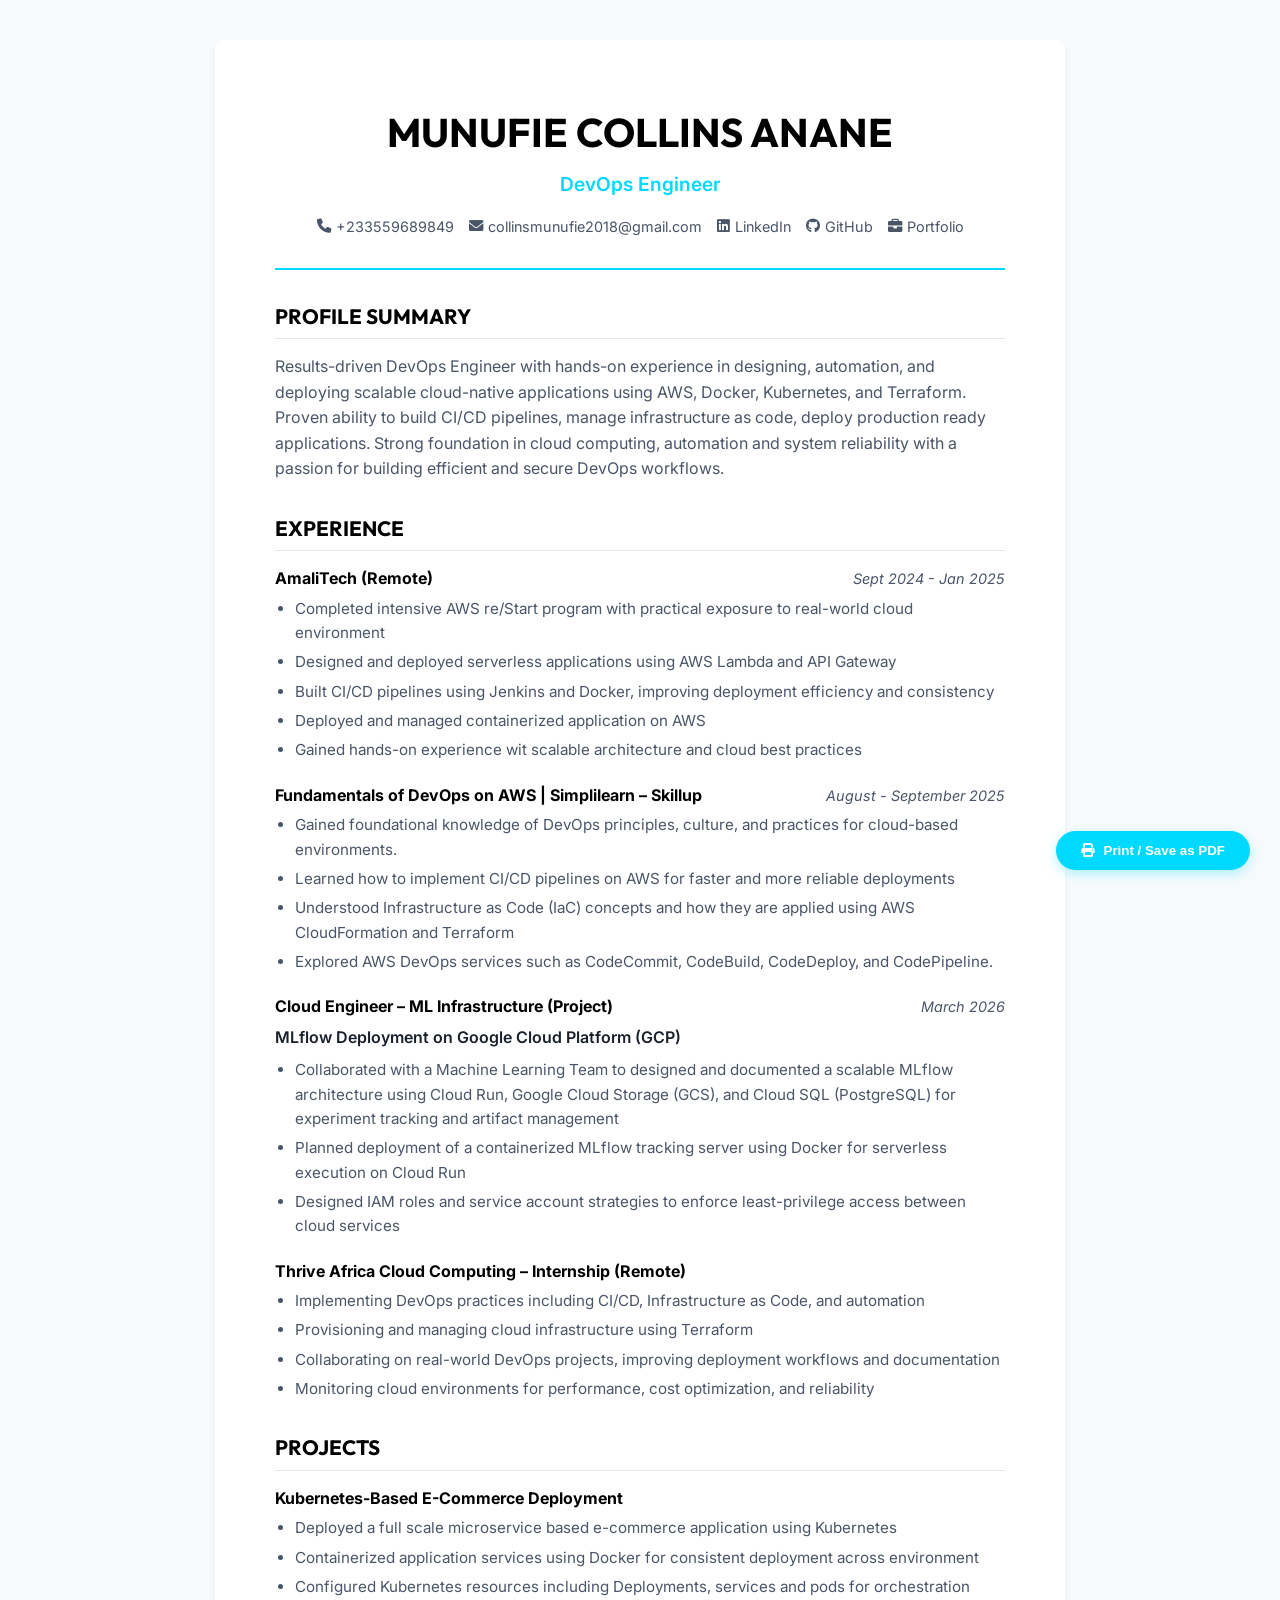
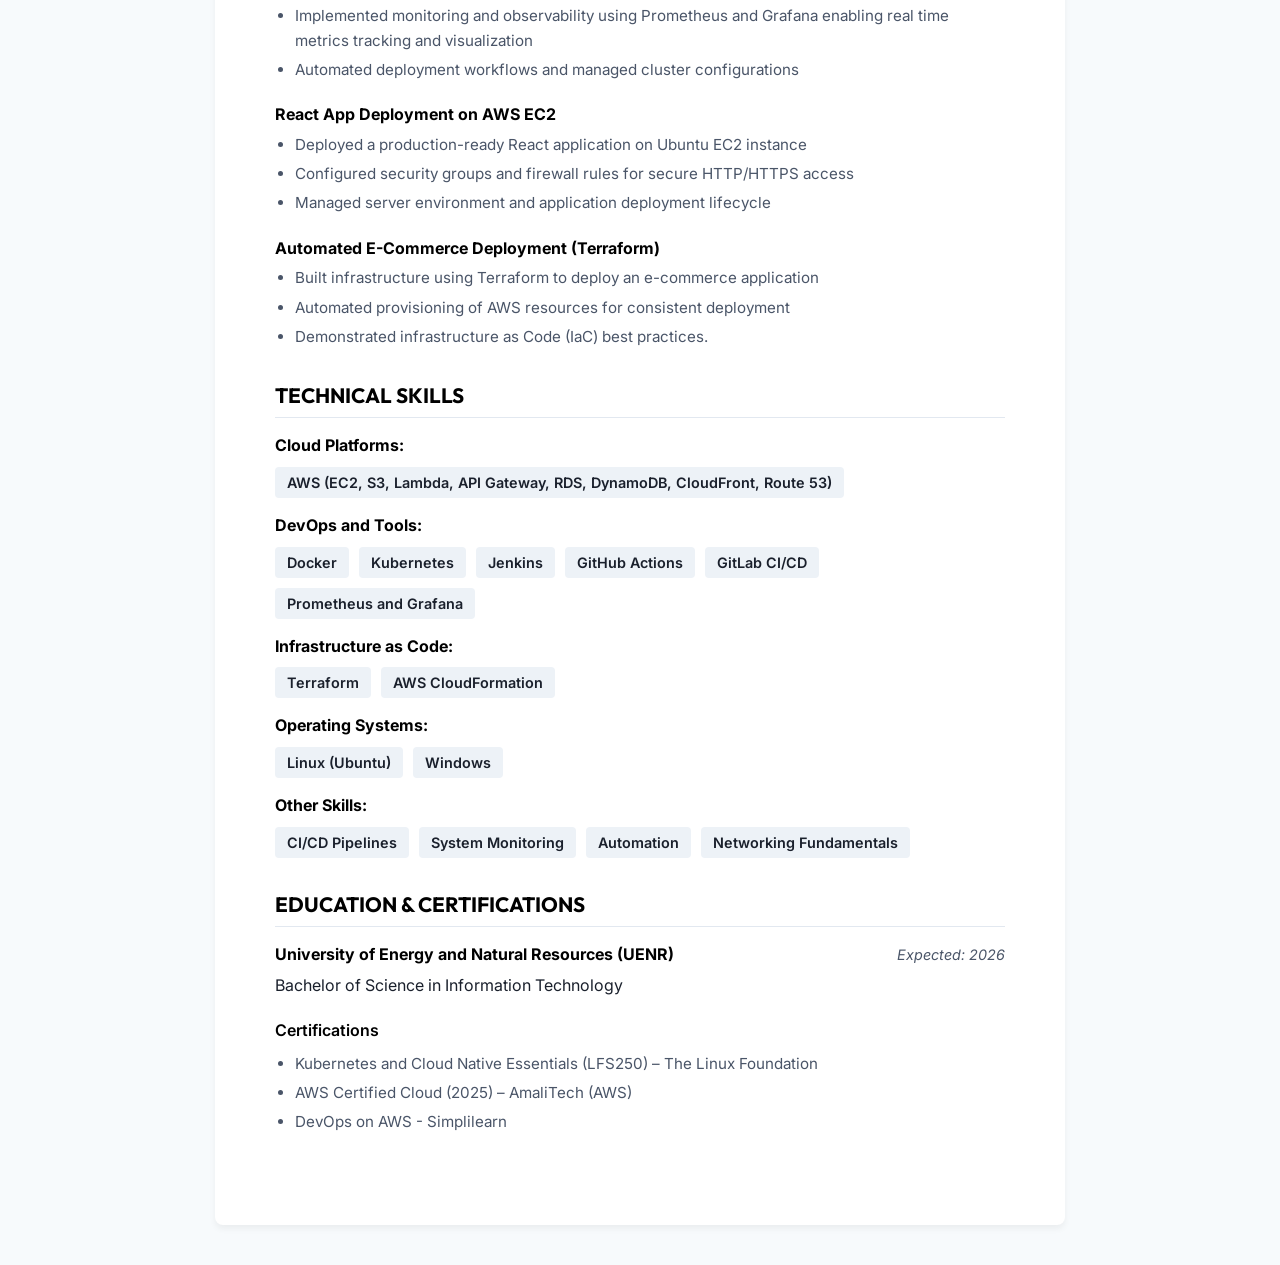
==== resume.html @ 98a26242 "updated resume and functional links" ====
<!doctype html>
<html lang="en">
  <head>
    <meta charset="UTF-8" />
    <meta name="viewport" content="width=device-width, initial-scale=1.0" />
    <title>Resume | Collins Anane Munufie</title>
    <link
      rel="stylesheet"
      href="https://cdnjs.cloudflare.com/ajax/libs/font-awesome/6.0.0/css/all.min.css"
    />
    <link
      href="https://fonts.googleapis.com/css2?family=Inter:wght@400;600;700&family=Outfit:wght@400;700&display=swap"
      rel="stylesheet"
    />
    <style>
      :root {
        --primary: #00d9ff;
        --text-main: #1a202c;
        --text-light: #4a5568;
        --border: #e2e8f0;
      }

      * {
        margin: 0;
        padding: 0;
        box-sizing: border-box;
      }
      body {
        font-family: "Inter", sans-serif;
        line-height: 1.6;
        color: var(--text-main);
        background: #f7fafc;
        padding: 40px 20px;
      }

      .resume-container {
        max-width: 850px;
        margin: 0 auto;
        background: white;
        padding: 60px;
        box-shadow: 0 4px 6px rgba(0, 0, 0, 0.05);
        border-radius: 8px;
      }

      header {
        text-align: center;
        border-bottom: 2px solid var(--primary);
        padding-bottom: 30px;
        margin-bottom: 30px;
      }

      h1 {
        font-family: "Outfit", sans-serif;
        font-size: 2.5rem;
        color: #000;
        margin-bottom: 5px;
      }
      .subtitle {
        font-size: 1.2rem;
        color: var(--primary);
        font-weight: 600;
        margin-bottom: 15px;
      }
      .contact-info {
        display: flex;
        justify-content: center;
        gap: 15px;
        flex-wrap: wrap;
        font-size: 0.9rem;
        color: var(--text-light);
      }
      .contact-info span {
        display: flex;
        align-items: center;
        gap: 5px;
      }

      section {
        margin-bottom: 30px;
      }
      h2 {
        font-family: "Outfit", sans-serif;
        font-size: 1.3rem;
        text-transform: uppercase;
        border-bottom: 1px solid var(--border);
        padding-bottom: 5px;
        margin-bottom: 15px;
        color: #000;
      }

      .summary p {
        font-size: 1rem;
        color: var(--text-light);
      }
      .summary ul {
        margin-top: 10px;
        padding-left: 20px;
        color: var(--text-light);
      }

      .job,
      .project {
        margin-bottom: 20px;
      }
      .job-header,
      .project-header {
        display: flex;
        justify-content: space-between;
        align-items: baseline;
        margin-bottom: 5px;
      }
      .job-title,
      .project-title {
        font-weight: 700;
        color: #000;
      }
      .job-date {
        font-size: 0.9rem;
        color: var(--text-light);
        font-style: italic;
      }

      ul {
        padding-left: 20px;
      }
      li {
        margin-bottom: 5px;
        color: var(--text-light);
        font-size: 0.95rem;
      }

      .skills-list {
        display: flex;
        flex-wrap: wrap;
        gap: 10px;
      }
      .skill-tag {
        background: #edf2f7;
        padding: 4px 12px;
        border-radius: 4px;
        font-size: 0.9rem;
        font-weight: 600;
      }

      .print-btn {
        position: fixed;
        bottom: 30px;
        right: 30px;
        background: var(--primary);
        color: white;
        border: none;
        padding: 12px 25px;
        border-radius: 50px;
        cursor: pointer;
        box-shadow: 0 4px 12px rgba(0, 217, 255, 0.3);
        font-weight: 700;
        display: flex;
        align-items: center;
        gap: 10px;
      }

      @media print {
        .print-btn {
          display: none;
        }
        body {
          padding: 0;
          background: white;
        }
        .resume-container {
          box-shadow: none;
          padding: 0;
          max-width: 100%;
        }
      }

      @media (max-width: 600px) {
        .resume-container {
          padding: 30px 20px;
        }
        .job-header {
          flex-direction: column;
        }
      }
    </style>
  </head>
  <body>
    <div class="resume-container">
      <header>
        <h1>MUNUFIE COLLINS ANANE</h1>
        <div class="subtitle">DevOps Engineer</div>
        <div class="contact-info">
          <span><i class="fas fa-phone"></i> +233559689849</span>
          <span
            ><i class="fas fa-envelope"></i> collinsmunufie2018@gmail.com</span
          >
          <span
            ><i class="fab fa-linkedin"></i>
            <a
              href="https://www.linkedin.com/in/collins-munufie/"
              target="_blank"
              style="color: var(--text-light); text-decoration: none"
              >LinkedIn</a
            ></span
          >
          <span
            ><i class="fab fa-github"></i>
            <a
              href="https://github.com/Collins-Munufie"
              target="_blank"
              style="color: var(--text-light); text-decoration: none"
              >GitHub</a
            ></span
          >
          <span
            ><i class="fas fa-briefcase"></i>
            <a
              href="https://collinsmunufie.netlify.app/"
              target="_blank"
              style="color: var(--text-light); text-decoration: none"
              >Portfolio</a
            ></span
          >
        </div>
      </header>

      <section class="summary">
        <h2>Profile Summary</h2>
        <p>
          Results-driven DevOps Engineer with hands-on experience in designing,
          automation, and deploying scalable cloud-native applications using
          AWS, Docker, Kubernetes, and Terraform. Proven ability to build CI/CD
          pipelines, manage infrastructure as code, deploy production ready
          applications. Strong foundation in cloud computing, automation and
          system reliability with a passion for building efficient and secure
          DevOps workflows.
        </p>
      </section>

      <section class="experience">
        <h2>Experience</h2>
        <div class="job">
          <div class="job-header">
            <span class="job-title">AmaliTech (Remote)</span>
            <span class="job-date">Sept 2024 - Jan 2025</span>
          </div>
          <ul>
            <li>
              Completed intensive AWS re/Start program with practical exposure
              to real-world cloud environment
            </li>
            <li>
              Designed and deployed serverless applications using AWS Lambda and
              API Gateway
            </li>
            <li>
              Built CI/CD pipelines using Jenkins and Docker, improving
              deployment efficiency and consistency
            </li>
            <li>Deployed and managed containerized application on AWS</li>
            <li>
              Gained hands-on experience wit scalable architecture and cloud
              best practices
            </li>
          </ul>
        </div>

        <div class="job">
          <div class="job-header">
            <span class="job-title"
              >Fundamentals of DevOps on AWS | Simplilearn – Skillup</span
            >
            <span class="job-date">August - September 2025</span>
          </div>
          <ul>
            <li>
              Gained foundational knowledge of DevOps principles, culture, and
              practices for cloud-based environments.
            </li>
            <li>
              Learned how to implement CI/CD pipelines on AWS for faster and
              more reliable deployments
            </li>
            <li>
              Understood Infrastructure as Code (IaC) concepts and how they are
              applied using AWS CloudFormation and Terraform
            </li>
            <li>
              Explored AWS DevOps services such as CodeCommit, CodeBuild,
              CodeDeploy, and CodePipeline.
            </li>
          </ul>
        </div>

        <div class="job">
          <div class="job-header">
            <span class="job-title"
              >Cloud Engineer – ML Infrastructure (Project)</span
            >
            <span class="job-date">March 2026</span>
          </div>
          <div style="font-weight: 600; margin-bottom: 8px">
            MLflow Deployment on Google Cloud Platform (GCP)
          </div>
          <ul>
            <li>
              Collaborated with a Machine Learning Team to designed and
              documented a scalable MLflow architecture using Cloud Run, Google
              Cloud Storage (GCS), and Cloud SQL (PostgreSQL) for experiment
              tracking and artifact management
            </li>
            <li>
              Planned deployment of a containerized MLflow tracking server using
              Docker for serverless execution on Cloud Run
            </li>
            <li>
              Designed IAM roles and service account strategies to enforce
              least-privilege access between cloud services
            </li>
          </ul>
        </div>

        <div class="job">
          <div class="job-header">
            <span class="job-title"
              >Thrive Africa Cloud Computing – Internship (Remote)</span
            >
          </div>
          <ul>
            <li>
              Implementing DevOps practices including CI/CD, Infrastructure as
              Code, and automation
            </li>
            <li>
              Provisioning and managing cloud infrastructure using Terraform
            </li>
            <li>
              Collaborating on real-world DevOps projects, improving deployment
              workflows and documentation
            </li>
            <li>
              Monitoring cloud environments for performance, cost optimization,
              and reliability
            </li>
          </ul>
        </div>
      </section>

      <section class="projects">
        <h2>Projects</h2>
        <div class="project">
          <div class="project-header">
            <span class="project-title"
              >Kubernetes-Based E-Commerce Deployment</span
            >
          </div>
          <ul>
            <li>
              Deployed a full scale microservice based e-commerce application
              using Kubernetes
            </li>
            <li>
              Containerized application services using Docker for consistent
              deployment across environment
            </li>
            <li>
              Configured Kubernetes resources including Deployments, services
              and pods for orchestration
            </li>
            <li>
              Implemented monitoring and observability using Prometheus and
              Grafana enabling real time metrics tracking and visualization
            </li>
            <li>
              Automated deployment workflows and managed cluster configurations
            </li>
          </ul>
        </div>

        <div class="project">
          <div class="project-header">
            <span class="project-title">React App Deployment on AWS EC2</span>
          </div>
          <ul>
            <li>
              Deployed a production-ready React application on Ubuntu EC2
              instance
            </li>
            <li>
              Configured security groups and firewall rules for secure
              HTTP/HTTPS access
            </li>
            <li>
              Managed server environment and application deployment lifecycle
            </li>
          </ul>
        </div>

        <div class="project">
          <div class="project-header">
            <span class="project-title"
              >Automated E-Commerce Deployment (Terraform)</span
            >
          </div>
          <ul>
            <li>
              Built infrastructure using Terraform to deploy an e-commerce
              application
            </li>
            <li>
              Automated provisioning of AWS resources for consistent deployment
            </li>
            <li>Demonstrated infrastructure as Code (IaC) best practices.</li>
          </ul>
        </div>
      </section>

      <section class="skills">
        <h2>Technical Skills</h2>
        <div style="margin-bottom: 15px">
          <strong style="color: #000">Cloud Platforms:</strong>
          <div class="skills-list" style="margin-top: 8px">
            <span class="skill-tag"
              >AWS (EC2, S3, Lambda, API Gateway, RDS, DynamoDB, CloudFront,
              Route 53)</span
            >
          </div>
        </div>
        <div style="margin-bottom: 15px">
          <strong style="color: #000">DevOps and Tools:</strong>
          <div class="skills-list" style="margin-top: 8px">
            <span class="skill-tag">Docker</span>
            <span class="skill-tag">Kubernetes</span>
            <span class="skill-tag">Jenkins</span>
            <span class="skill-tag">GitHub Actions</span>
            <span class="skill-tag">GitLab CI/CD</span>
            <span class="skill-tag">Prometheus and Grafana</span>
          </div>
        </div>
        <div style="margin-bottom: 15px">
          <strong style="color: #000">Infrastructure as Code:</strong>
          <div class="skills-list" style="margin-top: 8px">
            <span class="skill-tag">Terraform</span>
            <span class="skill-tag">AWS CloudFormation</span>
          </div>
        </div>
        <div style="margin-bottom: 15px">
          <strong style="color: #000">Operating Systems:</strong>
          <div class="skills-list" style="margin-top: 8px">
            <span class="skill-tag">Linux (Ubuntu)</span>
            <span class="skill-tag">Windows</span>
          </div>
        </div>
        <div>
          <strong style="color: #000">Other Skills:</strong>
          <div class="skills-list" style="margin-top: 8px">
            <span class="skill-tag">CI/CD Pipelines</span>
            <span class="skill-tag">System Monitoring</span>
            <span class="skill-tag">Automation</span>
            <span class="skill-tag">Networking Fundamentals</span>
          </div>
        </div>
      </section>

      <section class="education-certifications">
        <h2>Education & Certifications</h2>
        <div class="job">
          <div class="job-header">
            <span class="job-title"
              >University of Energy and Natural Resources (UENR)</span
            >
            <span class="job-date">Expected: 2026</span>
          </div>
          <p>Bachelor of Science in Information Technology</p>
        </div>
        <div style="margin-top: 15px">
          <h3
            style="
              font-size: 1rem;
              font-weight: 600;
              color: #000;
              margin-bottom: 8px;
            "
          >
            Certifications
          </h3>
          <ul>
            <li>
              Kubernetes and Cloud Native Essentials (LFS250) – The Linux
              Foundation
            </li>
            <li>AWS Certified Cloud (2025) – AmaliTech (AWS)</li>
            <li>DevOps on AWS - Simplilearn</li>
          </ul>
        </div>
      </section>
    </div>

    <button class="print-btn" onclick="window.print()">
      <i class="fas fa-print"></i> Print / Save as PDF
    </button>
  </body>
</html>
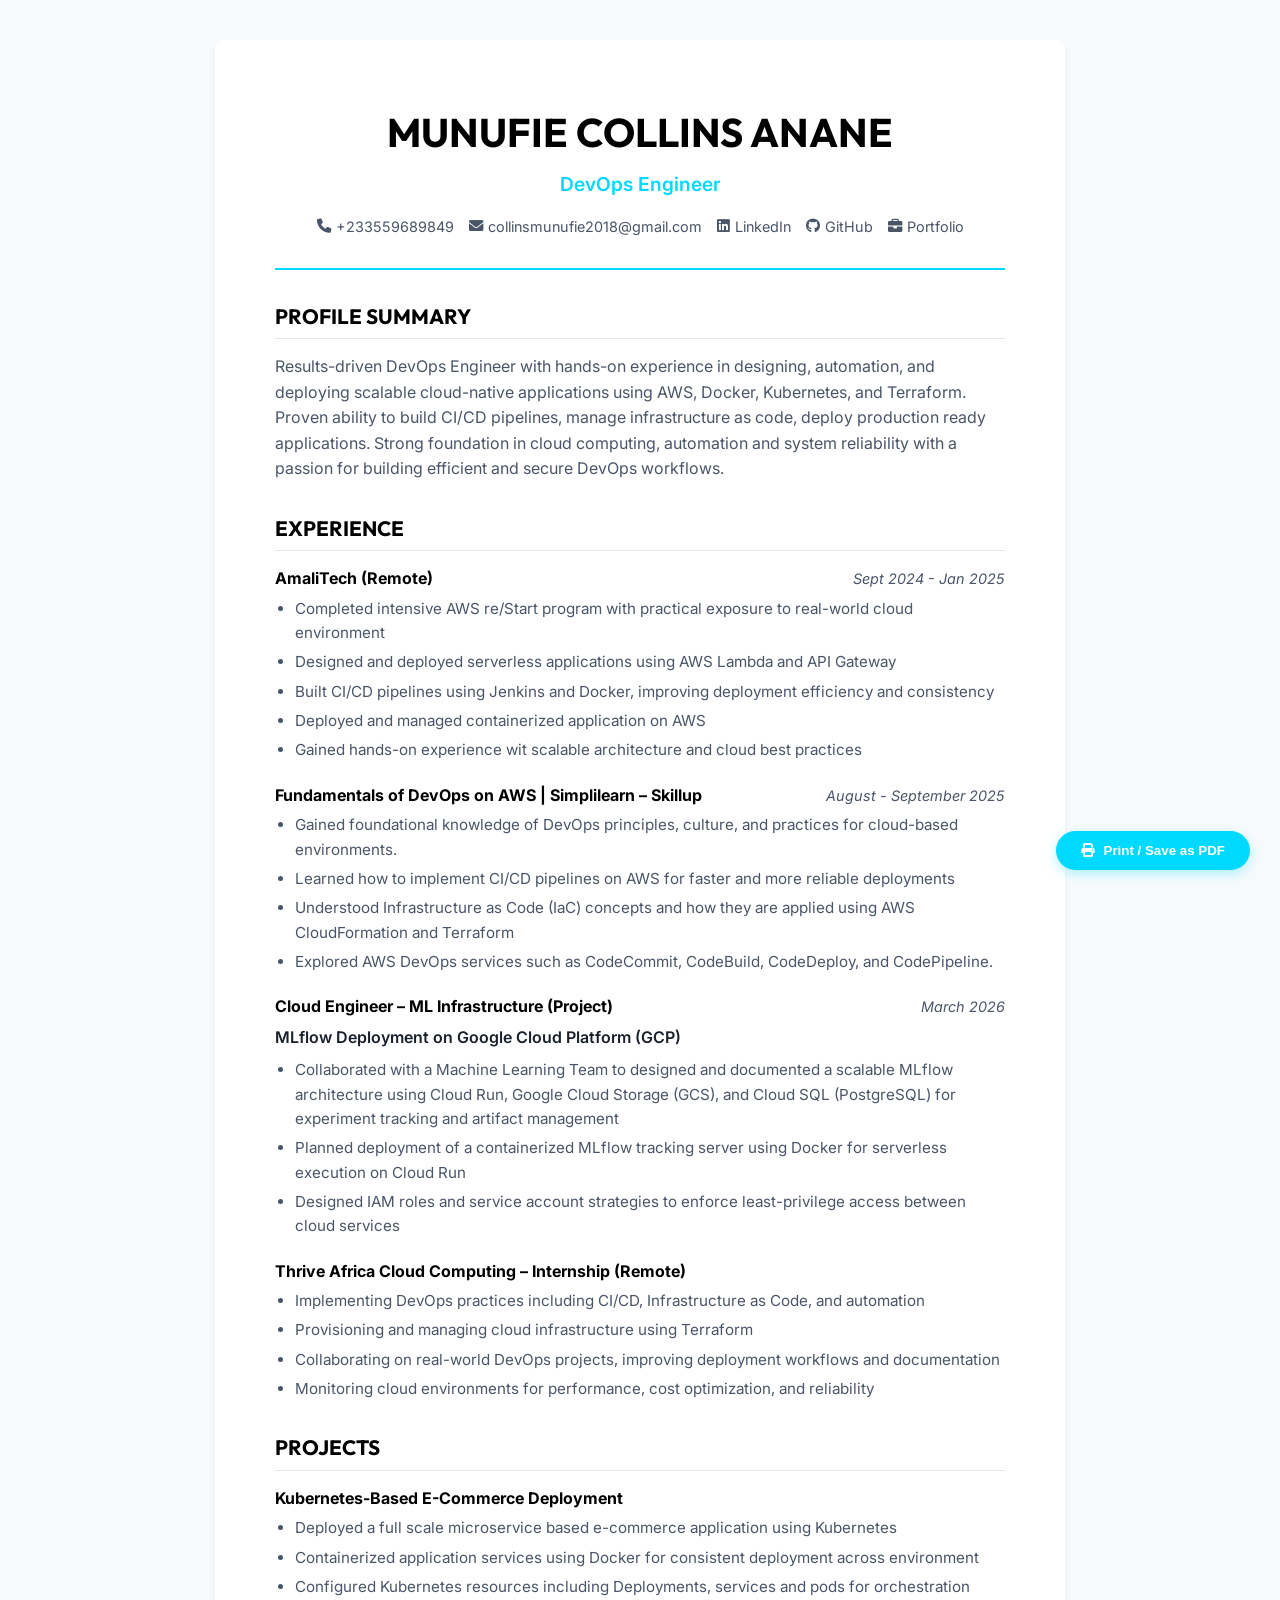
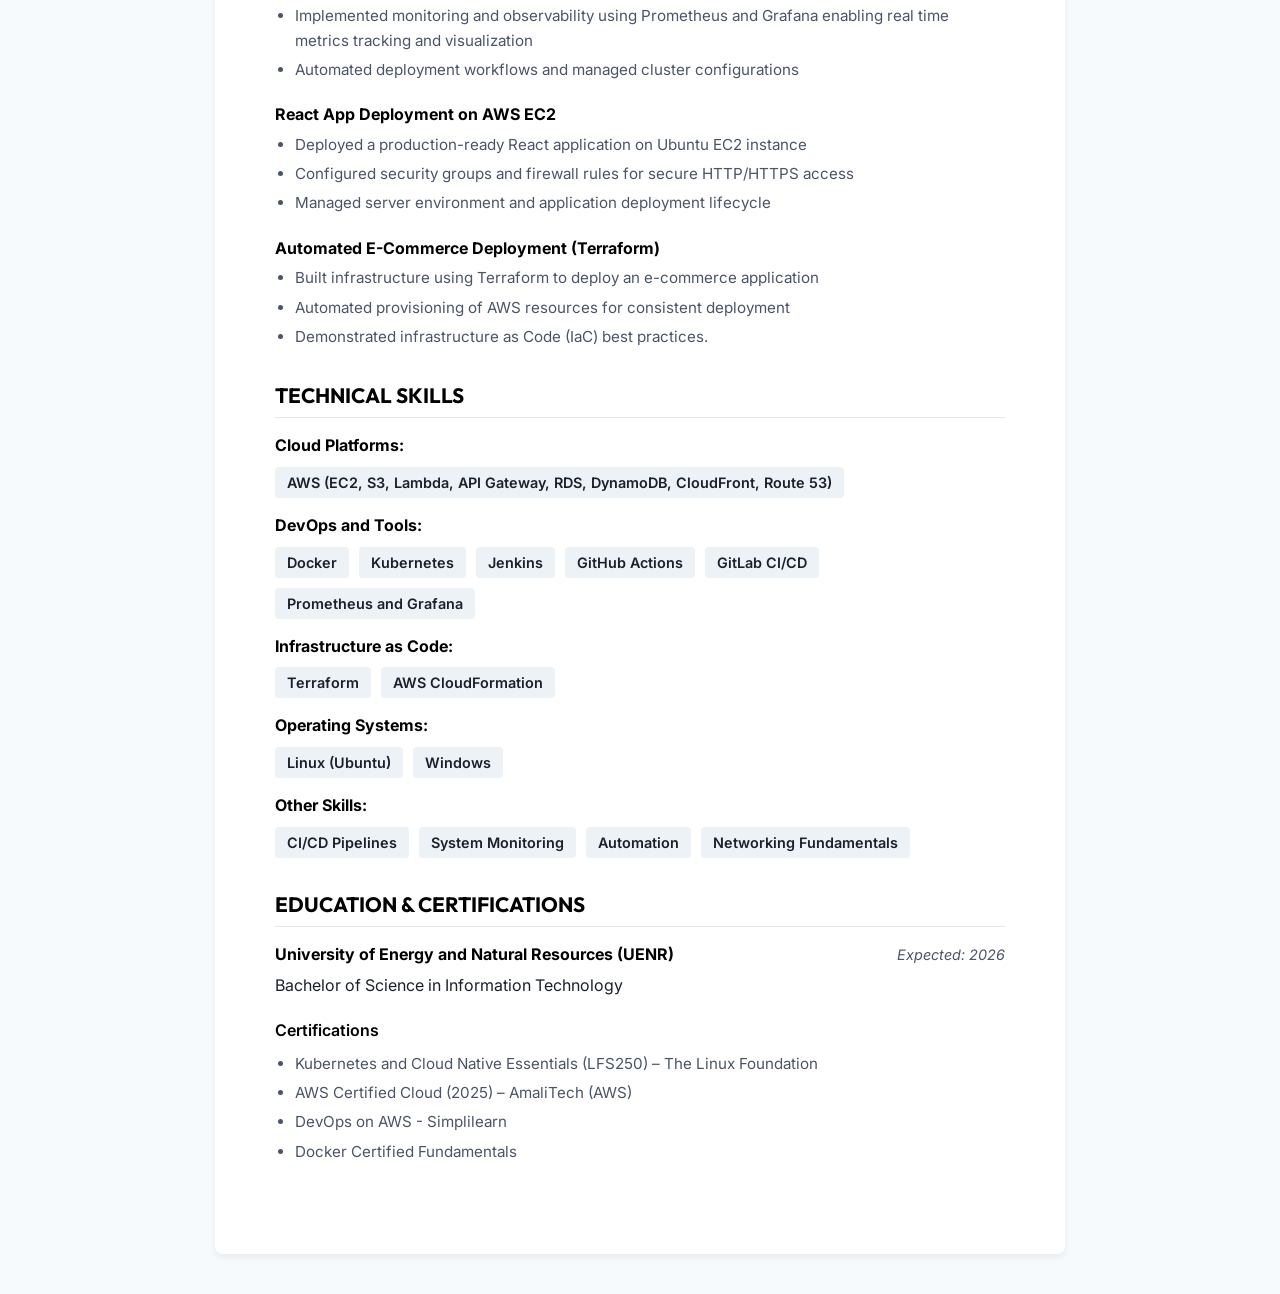
==== commit dcea163c: "added a certificat" ====
--- a/resume.html
+++ b/resume.html
@@ -491,6 +491,7 @@
             </li>
             <li>AWS Certified Cloud (2025) – AmaliTech (AWS)</li>
             <li>DevOps on AWS - Simplilearn</li>
+            <li>Docker Certified Fundamentals</li>
           </ul>
         </div>
       </section>
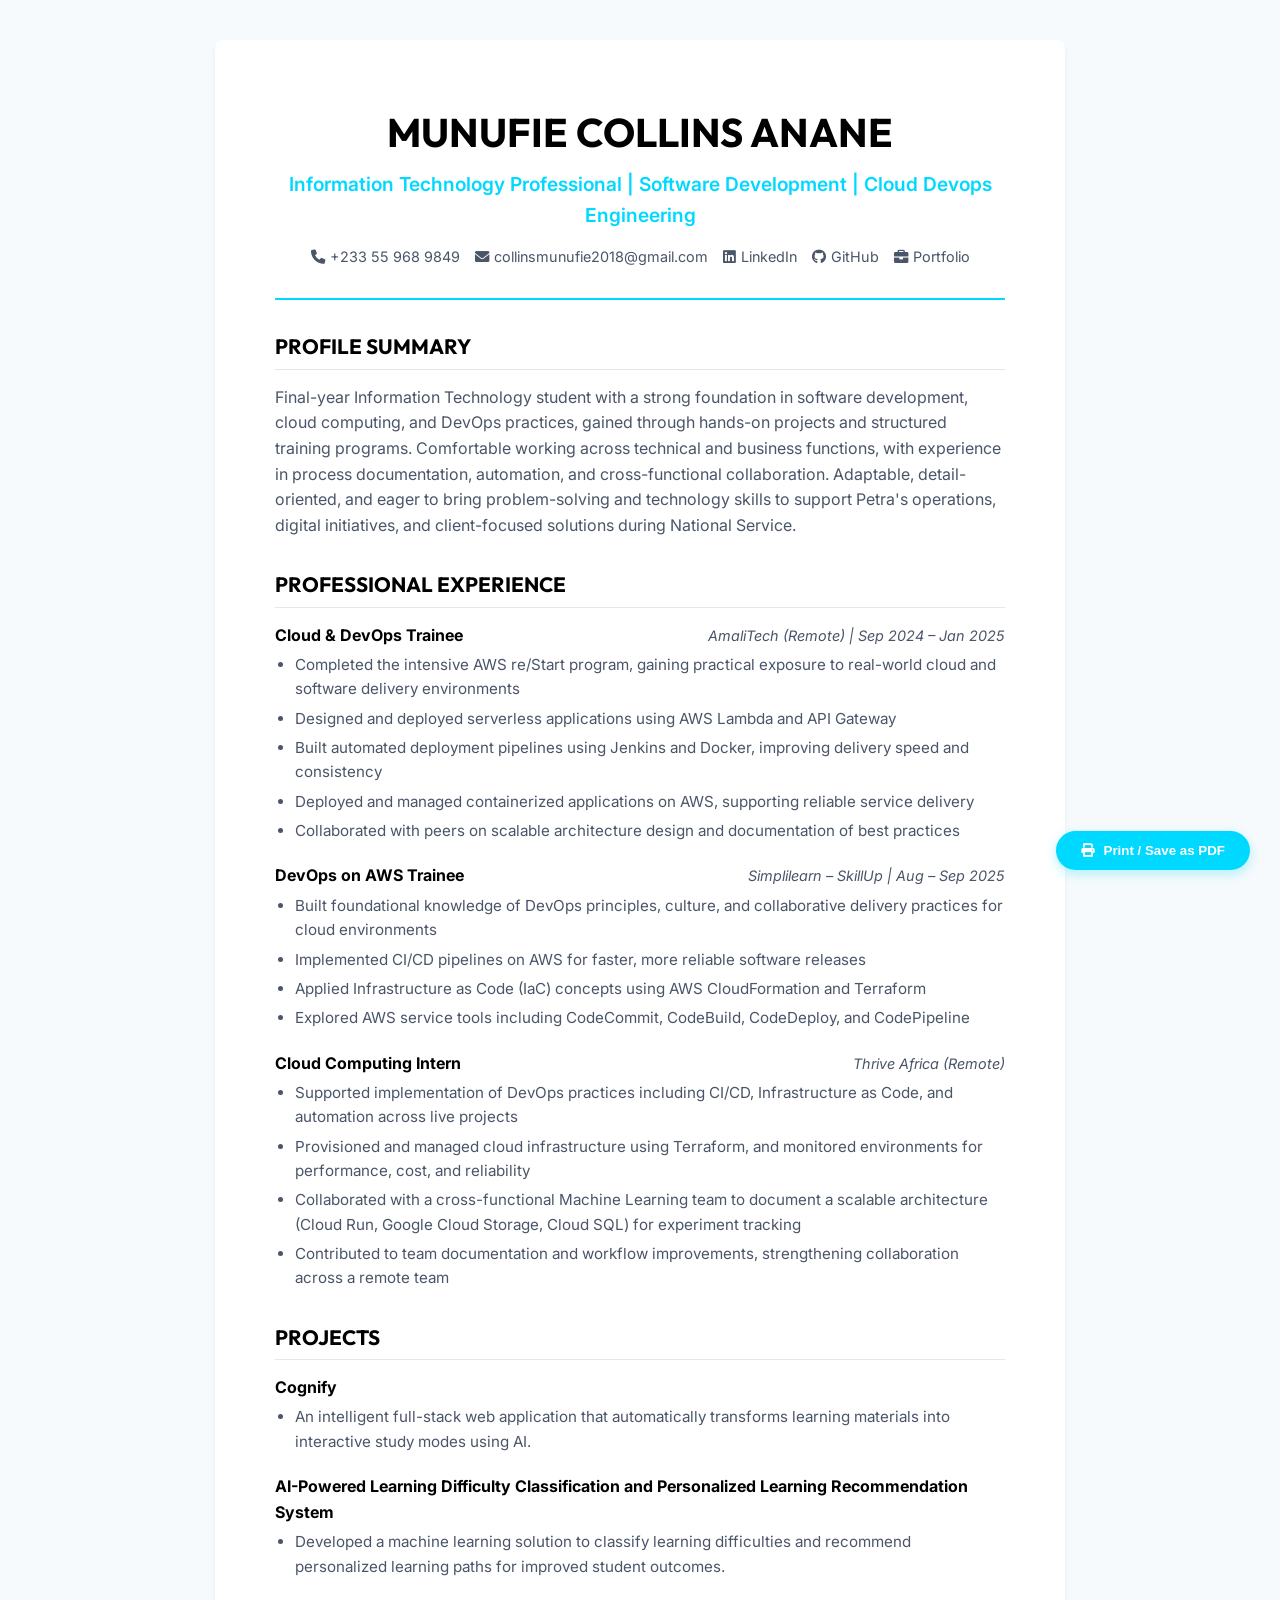
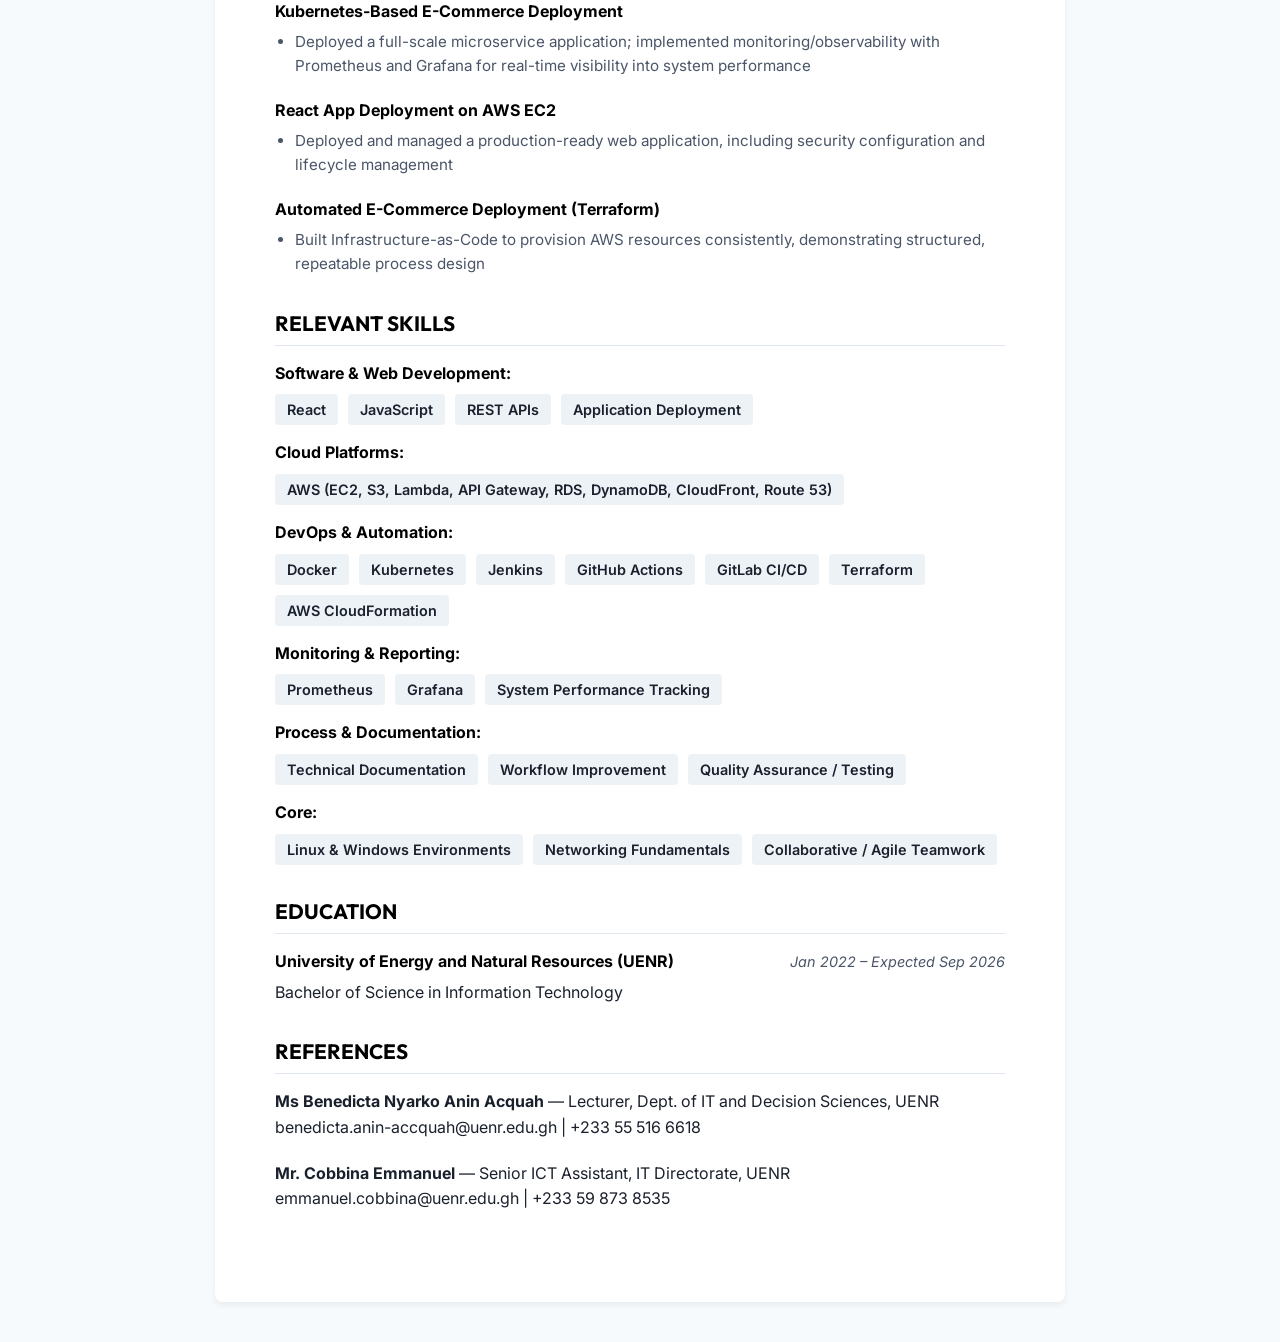
==== commit 0d75ea43: "Redesign entire site, added live demo link, fixed content overlapping, and overall layout" ====
--- a/resume.html
+++ b/resume.html
@@ -142,6 +142,30 @@
         font-weight: 600;
       }
 
+      .education-certifications ul {
+        list-style: none;
+        padding-left: 0;
+        margin-top: 0.75rem;
+      }
+      .education-certifications ul li {
+        display: flex;
+        align-items: center;
+        gap: 0.75rem;
+        margin-bottom: 0.75rem;
+        color: var(--text-light);
+      }
+      .education-certifications ul li img {
+        width: 28px;
+        height: auto;
+        display: block;
+        border-radius: 6px;
+        object-fit: contain;
+      }
+      .education-certifications ul li strong {
+        font-weight: 600;
+        color: #000;
+      }
+
       .print-btn {
         position: fixed;
         bottom: 30px;
@@ -188,9 +212,12 @@
     <div class="resume-container">
       <header>
         <h1>MUNUFIE COLLINS ANANE</h1>
-        <div class="subtitle">DevOps Engineer</div>
+        <div class="subtitle">
+          Information Technology Professional | Software Development | Cloud
+          Devops Engineering
+        </div>
         <div class="contact-info">
-          <span><i class="fas fa-phone"></i> +233559689849</span>
+          <span><i class="fas fa-phone"></i> +233 55 968 9849</span>
           <span
             ><i class="fas fa-envelope"></i> collinsmunufie2018@gmail.com</span
           >
@@ -227,120 +254,98 @@
       <section class="summary">
         <h2>Profile Summary</h2>
         <p>
-          Results-driven DevOps Engineer with hands-on experience in designing,
-          automation, and deploying scalable cloud-native applications using
-          AWS, Docker, Kubernetes, and Terraform. Proven ability to build CI/CD
-          pipelines, manage infrastructure as code, deploy production ready
-          applications. Strong foundation in cloud computing, automation and
-          system reliability with a passion for building efficient and secure
-          DevOps workflows.
+          Final-year Information Technology student with a strong foundation in
+          software development, cloud computing, and DevOps practices, gained
+          through hands-on projects and structured training programs.
+          Comfortable working across technical and business functions, with
+          experience in process documentation, automation, and cross-functional
+          collaboration. Adaptable, detail-oriented, and eager to bring
+          problem-solving and technology skills to support Petra's operations,
+          digital initiatives, and client-focused solutions during National
+          Service.
         </p>
       </section>
 
       <section class="experience">
-        <h2>Experience</h2>
+        <h2>Professional Experience</h2>
         <div class="job">
           <div class="job-header">
-            <span class="job-title">AmaliTech (Remote)</span>
-            <span class="job-date">Sept 2024 - Jan 2025</span>
-          </div>
-          <ul>
-            <li>
-              Completed intensive AWS re/Start program with practical exposure
-              to real-world cloud environment
+            <span class="job-title">Cloud & DevOps Trainee</span>
+            <span class="job-date"
+              >AmaliTech (Remote) | Sep 2024 – Jan 2025</span
+            >
+          </div>
+          <ul>
+            <li>
+              Completed the intensive AWS re/Start program, gaining practical
+              exposure to real-world cloud and software delivery environments
             </li>
             <li>
               Designed and deployed serverless applications using AWS Lambda and
               API Gateway
             </li>
             <li>
-              Built CI/CD pipelines using Jenkins and Docker, improving
-              deployment efficiency and consistency
-            </li>
-            <li>Deployed and managed containerized application on AWS</li>
-            <li>
-              Gained hands-on experience wit scalable architecture and cloud
-              best practices
+              Built automated deployment pipelines using Jenkins and Docker,
+              improving delivery speed and consistency
+            </li>
+            <li>
+              Deployed and managed containerized applications on AWS, supporting
+              reliable service delivery
+            </li>
+            <li>
+              Collaborated with peers on scalable architecture design and
+              documentation of best practices
             </li>
           </ul>
         </div>
 
         <div class="job">
           <div class="job-header">
-            <span class="job-title"
-              >Fundamentals of DevOps on AWS | Simplilearn – Skillup</span
-            >
-            <span class="job-date">August - September 2025</span>
-          </div>
-          <ul>
-            <li>
-              Gained foundational knowledge of DevOps principles, culture, and
-              practices for cloud-based environments.
-            </li>
-            <li>
-              Learned how to implement CI/CD pipelines on AWS for faster and
-              more reliable deployments
-            </li>
-            <li>
-              Understood Infrastructure as Code (IaC) concepts and how they are
-              applied using AWS CloudFormation and Terraform
-            </li>
-            <li>
-              Explored AWS DevOps services such as CodeCommit, CodeBuild,
-              CodeDeploy, and CodePipeline.
+            <span class="job-title">DevOps on AWS Trainee</span>
+            <span class="job-date">Simplilearn – SkillUp | Aug – Sep 2025</span>
+          </div>
+          <ul>
+            <li>
+              Built foundational knowledge of DevOps principles, culture, and
+              collaborative delivery practices for cloud environments
+            </li>
+            <li>
+              Implemented CI/CD pipelines on AWS for faster, more reliable
+              software releases
+            </li>
+            <li>
+              Applied Infrastructure as Code (IaC) concepts using AWS
+              CloudFormation and Terraform
+            </li>
+            <li>
+              Explored AWS service tools including CodeCommit, CodeBuild,
+              CodeDeploy, and CodePipeline
             </li>
           </ul>
         </div>
 
         <div class="job">
           <div class="job-header">
-            <span class="job-title"
-              >Cloud Engineer – ML Infrastructure (Project)</span
-            >
-            <span class="job-date">March 2026</span>
-          </div>
-          <div style="font-weight: 600; margin-bottom: 8px">
-            MLflow Deployment on Google Cloud Platform (GCP)
-          </div>
-          <ul>
-            <li>
-              Collaborated with a Machine Learning Team to designed and
-              documented a scalable MLflow architecture using Cloud Run, Google
-              Cloud Storage (GCS), and Cloud SQL (PostgreSQL) for experiment
-              tracking and artifact management
-            </li>
-            <li>
-              Planned deployment of a containerized MLflow tracking server using
-              Docker for serverless execution on Cloud Run
-            </li>
-            <li>
-              Designed IAM roles and service account strategies to enforce
-              least-privilege access between cloud services
-            </li>
-          </ul>
-        </div>
-
-        <div class="job">
-          <div class="job-header">
-            <span class="job-title"
-              >Thrive Africa Cloud Computing – Internship (Remote)</span
-            >
-          </div>
-          <ul>
-            <li>
-              Implementing DevOps practices including CI/CD, Infrastructure as
-              Code, and automation
-            </li>
-            <li>
-              Provisioning and managing cloud infrastructure using Terraform
-            </li>
-            <li>
-              Collaborating on real-world DevOps projects, improving deployment
-              workflows and documentation
-            </li>
-            <li>
-              Monitoring cloud environments for performance, cost optimization,
-              and reliability
+            <span class="job-title">Cloud Computing Intern</span>
+            <span class="job-date">Thrive Africa (Remote)</span>
+          </div>
+          <ul>
+            <li>
+              Supported implementation of DevOps practices including CI/CD,
+              Infrastructure as Code, and automation across live projects
+            </li>
+            <li>
+              Provisioned and managed cloud infrastructure using Terraform, and
+              monitored environments for performance, cost, and reliability
+            </li>
+            <li>
+              Collaborated with a cross-functional Machine Learning team to
+              document a scalable architecture (Cloud Run, Google Cloud Storage,
+              Cloud SQL) for experiment tracking
+            </li>
+            <li>
+              Contributed to team documentation and workflow improvements,
+              strengthening collaboration across a remote team
             </li>
           </ul>
         </div>
@@ -348,6 +353,35 @@
 
       <section class="projects">
         <h2>Projects</h2>
+        <div class="project">
+          <div class="project-header">
+            <span class="project-title">Cognify</span>
+          </div>
+          <ul>
+            <li>
+              An intelligent full-stack web application that automatically
+              transforms learning materials into interactive study modes using
+              AI.
+            </li>
+          </ul>
+        </div>
+
+        <div class="project">
+          <div class="project-header">
+            <span class="project-title"
+              >AI-Powered Learning Difficulty Classification and Personalized
+              Learning Recommendation System</span
+            >
+          </div>
+          <ul>
+            <li>
+              Developed a machine learning solution to classify learning
+              difficulties and recommend personalized learning paths for
+              improved student outcomes.
+            </li>
+          </ul>
+        </div>
+
         <div class="project">
           <div class="project-header">
             <span class="project-title"
@@ -356,23 +390,9 @@
           </div>
           <ul>
             <li>
-              Deployed a full scale microservice based e-commerce application
-              using Kubernetes
-            </li>
-            <li>
-              Containerized application services using Docker for consistent
-              deployment across environment
-            </li>
-            <li>
-              Configured Kubernetes resources including Deployments, services
-              and pods for orchestration
-            </li>
-            <li>
-              Implemented monitoring and observability using Prometheus and
-              Grafana enabling real time metrics tracking and visualization
-            </li>
-            <li>
-              Automated deployment workflows and managed cluster configurations
+              Deployed a full-scale microservice application; implemented
+              monitoring/observability with Prometheus and Grafana for real-time
+              visibility into system performance
             </li>
           </ul>
         </div>
@@ -383,15 +403,8 @@
           </div>
           <ul>
             <li>
-              Deployed a production-ready React application on Ubuntu EC2
-              instance
-            </li>
-            <li>
-              Configured security groups and firewall rules for secure
-              HTTP/HTTPS access
-            </li>
-            <li>
-              Managed server environment and application deployment lifecycle
+              Deployed and managed a production-ready web application, including
+              security configuration and lifecycle management
             </li>
           </ul>
         </div>
@@ -404,19 +417,24 @@
           </div>
           <ul>
             <li>
-              Built infrastructure using Terraform to deploy an e-commerce
-              application
-            </li>
-            <li>
-              Automated provisioning of AWS resources for consistent deployment
-            </li>
-            <li>Demonstrated infrastructure as Code (IaC) best practices.</li>
+              Built Infrastructure-as-Code to provision AWS resources
+              consistently, demonstrating structured, repeatable process design
+            </li>
           </ul>
         </div>
       </section>
 
       <section class="skills">
-        <h2>Technical Skills</h2>
+        <h2>Relevant Skills</h2>
+        <div style="margin-bottom: 15px">
+          <strong style="color: #000">Software & Web Development:</strong>
+          <div class="skills-list" style="margin-top: 8px">
+            <span class="skill-tag">React</span>
+            <span class="skill-tag">JavaScript</span>
+            <span class="skill-tag">REST APIs</span>
+            <span class="skill-tag">Application Deployment</span>
+          </div>
+        </div>
         <div style="margin-bottom: 15px">
           <strong style="color: #000">Cloud Platforms:</strong>
           <div class="skills-list" style="margin-top: 8px">
@@ -427,72 +445,71 @@
           </div>
         </div>
         <div style="margin-bottom: 15px">
-          <strong style="color: #000">DevOps and Tools:</strong>
+          <strong style="color: #000">DevOps & Automation:</strong>
           <div class="skills-list" style="margin-top: 8px">
             <span class="skill-tag">Docker</span>
             <span class="skill-tag">Kubernetes</span>
             <span class="skill-tag">Jenkins</span>
             <span class="skill-tag">GitHub Actions</span>
             <span class="skill-tag">GitLab CI/CD</span>
-            <span class="skill-tag">Prometheus and Grafana</span>
-          </div>
-        </div>
-        <div style="margin-bottom: 15px">
-          <strong style="color: #000">Infrastructure as Code:</strong>
-          <div class="skills-list" style="margin-top: 8px">
             <span class="skill-tag">Terraform</span>
             <span class="skill-tag">AWS CloudFormation</span>
           </div>
         </div>
         <div style="margin-bottom: 15px">
-          <strong style="color: #000">Operating Systems:</strong>
+          <strong style="color: #000">Monitoring & Reporting:</strong>
           <div class="skills-list" style="margin-top: 8px">
-            <span class="skill-tag">Linux (Ubuntu)</span>
-            <span class="skill-tag">Windows</span>
+            <span class="skill-tag">Prometheus</span>
+            <span class="skill-tag">Grafana</span>
+            <span class="skill-tag">System Performance Tracking</span>
+          </div>
+        </div>
+        <div style="margin-bottom: 15px">
+          <strong style="color: #000">Process & Documentation:</strong>
+          <div class="skills-list" style="margin-top: 8px">
+            <span class="skill-tag">Technical Documentation</span>
+            <span class="skill-tag">Workflow Improvement</span>
+            <span class="skill-tag">Quality Assurance / Testing</span>
           </div>
         </div>
         <div>
-          <strong style="color: #000">Other Skills:</strong>
+          <strong style="color: #000">Core:</strong>
           <div class="skills-list" style="margin-top: 8px">
-            <span class="skill-tag">CI/CD Pipelines</span>
-            <span class="skill-tag">System Monitoring</span>
-            <span class="skill-tag">Automation</span>
+            <span class="skill-tag">Linux & Windows Environments</span>
             <span class="skill-tag">Networking Fundamentals</span>
+            <span class="skill-tag">Collaborative / Agile Teamwork</span>
           </div>
         </div>
       </section>
 
       <section class="education-certifications">
-        <h2>Education & Certifications</h2>
+        <h2>Education</h2>
         <div class="job">
           <div class="job-header">
             <span class="job-title"
               >University of Energy and Natural Resources (UENR)</span
             >
-            <span class="job-date">Expected: 2026</span>
+            <span class="job-date">Jan 2022 – Expected Sep 2026</span>
           </div>
           <p>Bachelor of Science in Information Technology</p>
         </div>
-        <div style="margin-top: 15px">
-          <h3
-            style="
-              font-size: 1rem;
-              font-weight: 600;
-              color: #000;
-              margin-bottom: 8px;
-            "
-          >
-            Certifications
-          </h3>
-          <ul>
-            <li>
-              Kubernetes and Cloud Native Essentials (LFS250) – The Linux
-              Foundation
-            </li>
-            <li>AWS Certified Cloud (2025) – AmaliTech (AWS)</li>
-            <li>DevOps on AWS - Simplilearn</li>
-            <li>Docker Certified Fundamentals</li>
-          </ul>
+      </section>
+
+      <section class="references">
+        <h2>References</h2>
+        <div class="job">
+          <p>
+            <strong>Ms Benedicta Nyarko Anin Acquah</strong> — Lecturer, Dept.
+            of IT and Decision Sciences, UENR
+          </p>
+          <p>benedicta.anin-accquah@uenr.edu.gh | +233 55 516 6618</p>
+        </div>
+        <div class="job">
+          <p>
+            <strong>Mr. Cobbina Emmanuel</strong> — Senior ICT Assistant, IT
+            Directorate, UENR
+          </p>
+          <p>emmanuel.cobbina@uenr.edu.gh | +233 59 873 8535</p>
         </div>
       </section>
     </div>
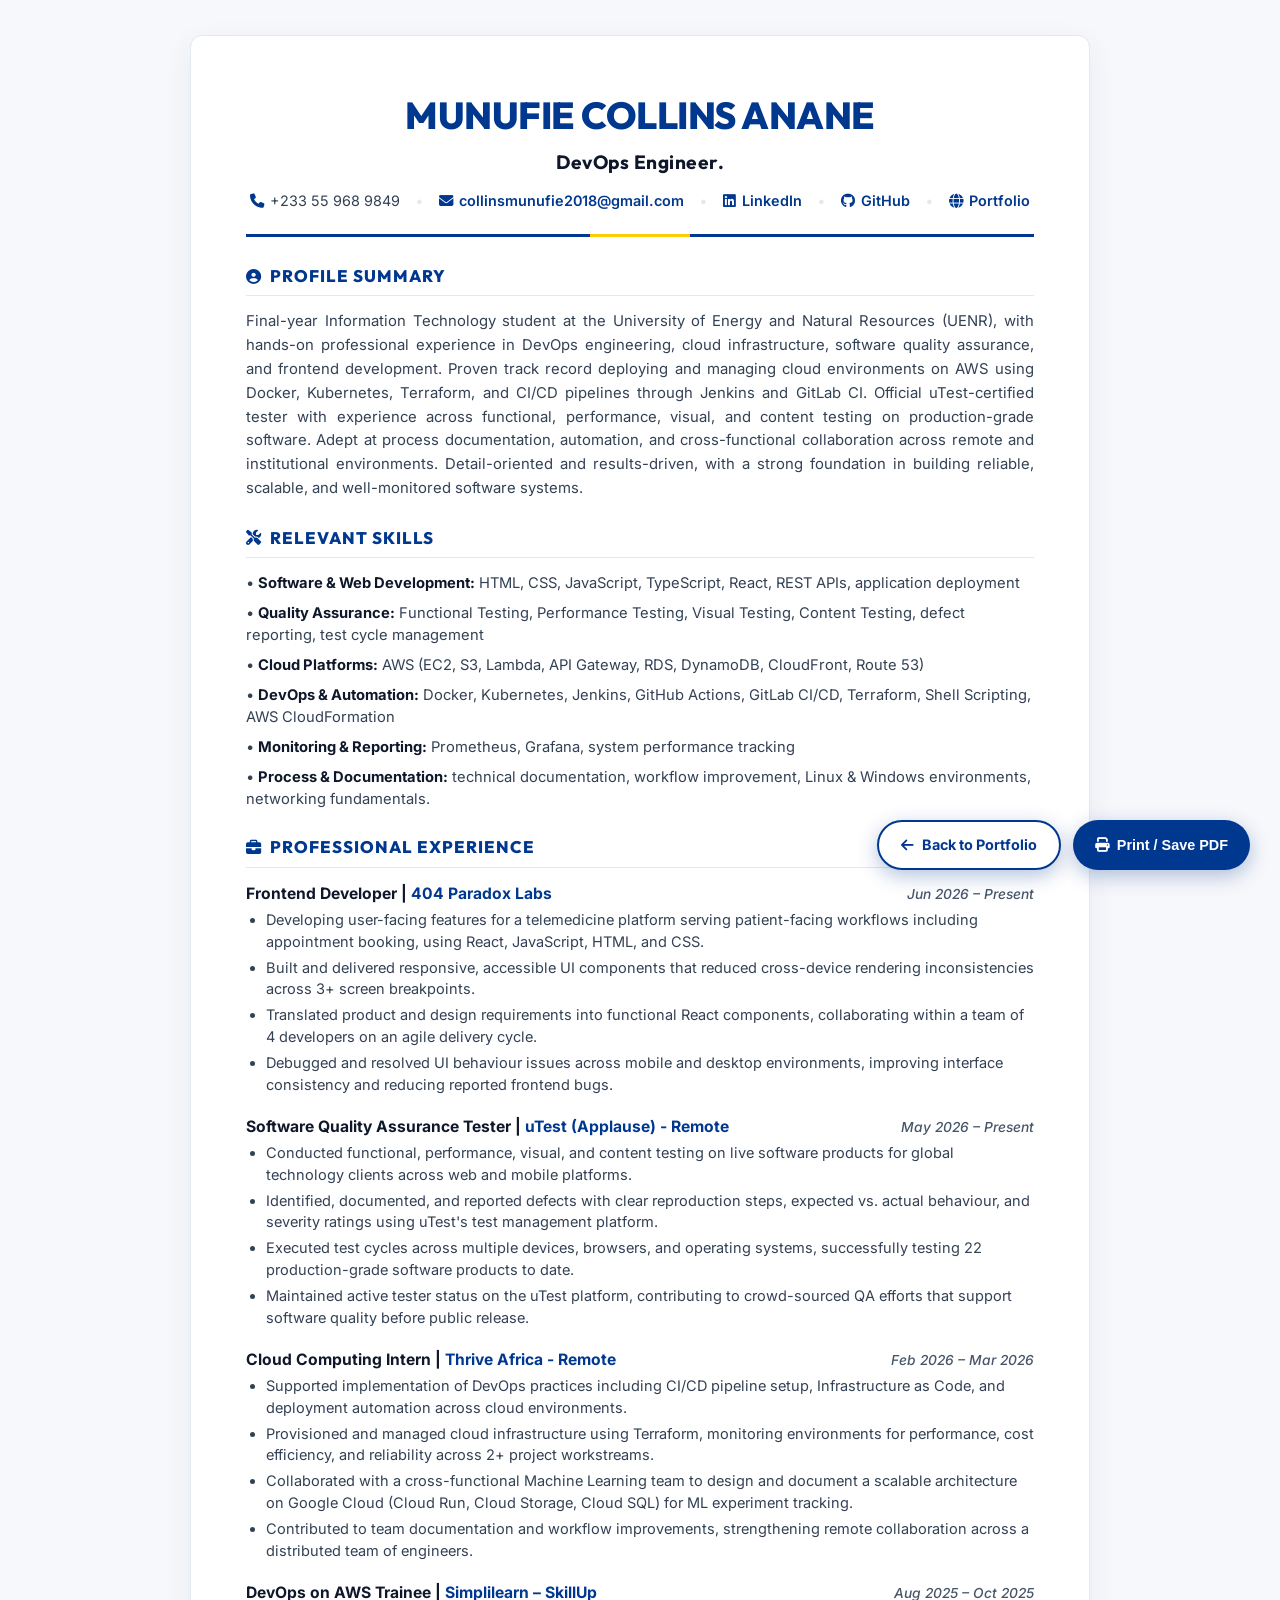
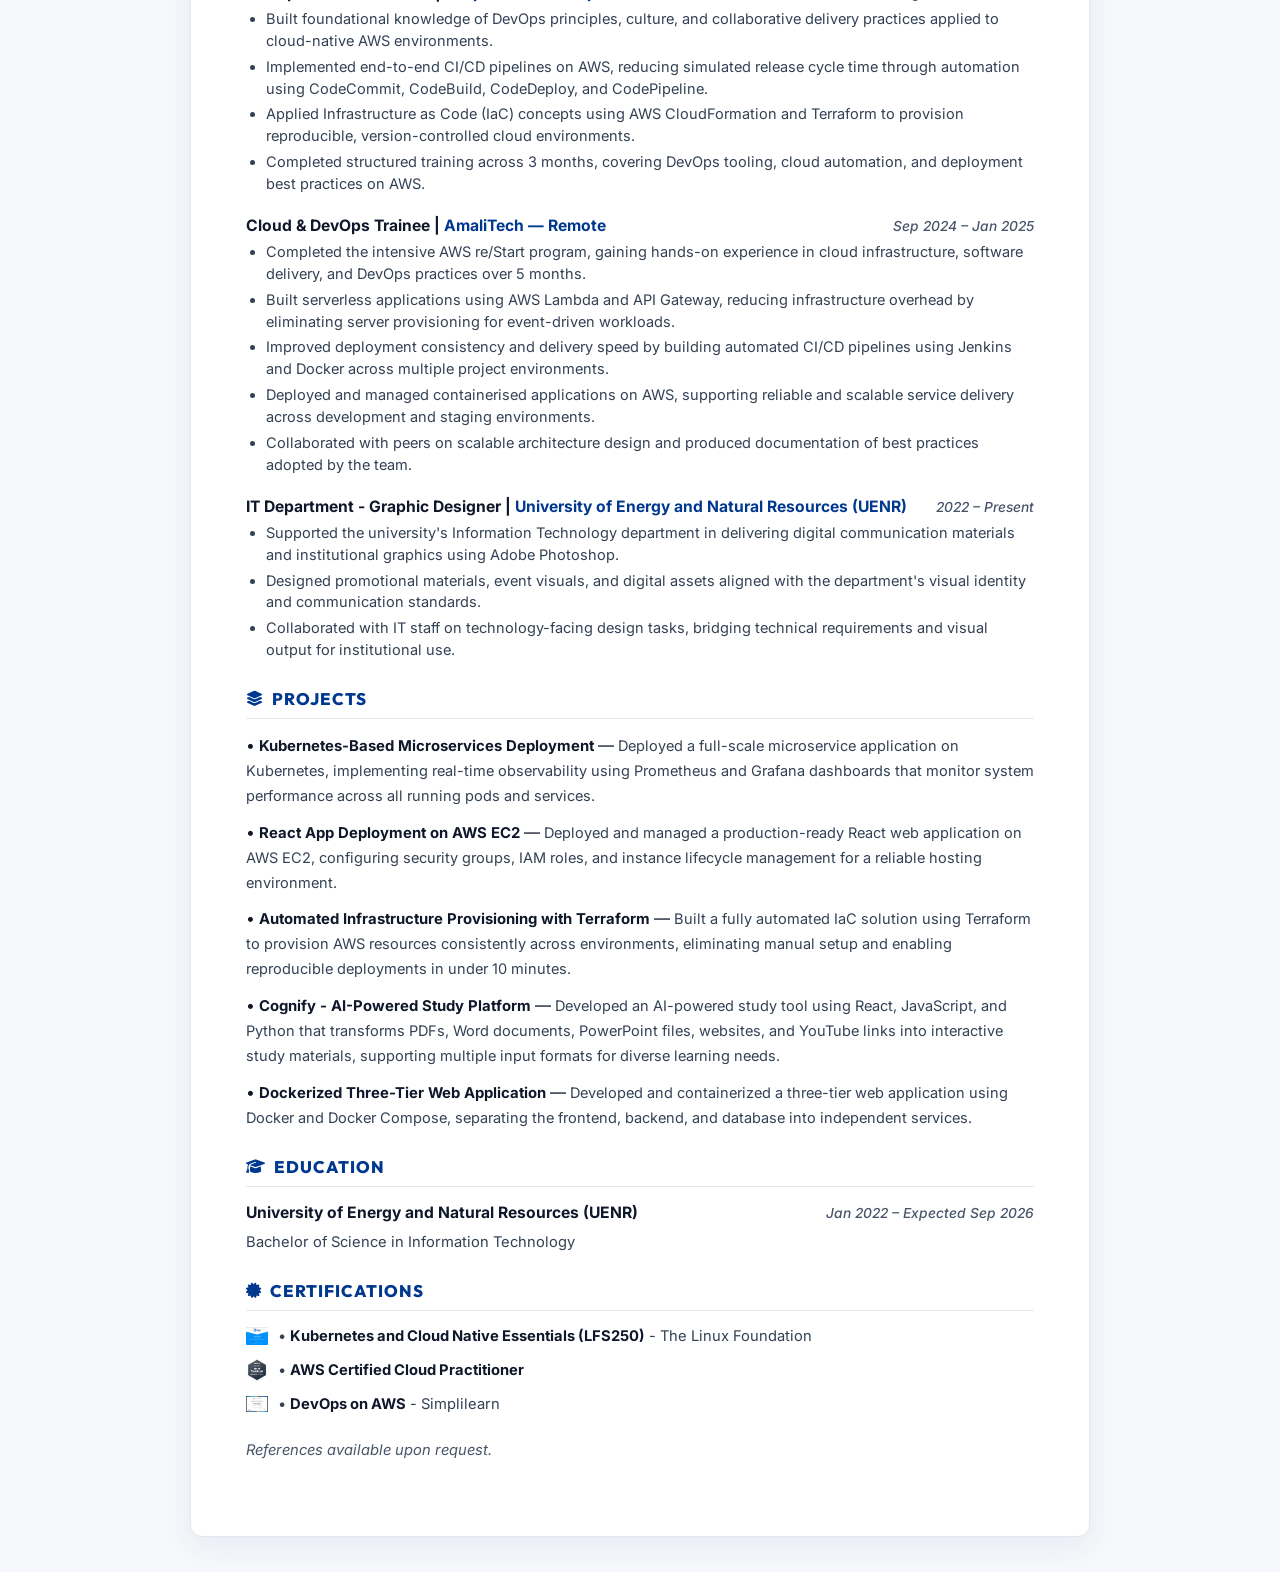
==== commit ef7cd33f: "feat: overhaul portfolio and synchronize with authentic CV details" ====
--- a/resume.html
+++ b/resume.html
@@ -3,21 +3,29 @@
   <head>
     <meta charset="UTF-8" />
     <meta name="viewport" content="width=device-width, initial-scale=1.0" />
-    <title>Resume | Collins Anane Munufie</title>
+    <title>Resume | Munufie Collins Anane - DevOps Engineer</title>
     <link
       rel="stylesheet"
-      href="https://cdnjs.cloudflare.com/ajax/libs/font-awesome/6.0.0/css/all.min.css"
+      href="https://cdnjs.cloudflare.com/ajax/libs/font-awesome/6.5.1/css/all.min.css"
     />
     <link
-      href="https://fonts.googleapis.com/css2?family=Inter:wght@400;600;700&family=Outfit:wght@400;700&display=swap"
+      href="https://fonts.googleapis.com/css2?family=Inter:wght@300;400;500;600;700;800&family=Outfit:wght@500;600;700;800;900&display=swap"
       rel="stylesheet"
     />
     <style>
       :root {
-        --primary: #00d9ff;
-        --text-main: #1a202c;
-        --text-light: #4a5568;
+        --primary: #ffcb01;
+        --primary-glow: rgba(255, 203, 1, 0.35);
+        --secondary: #00388f;
+        --secondary-light: rgba(0, 56, 143, 0.08);
+        --text-main: #0f172a;
+        --text-secondary: #334155;
+        --text-light: #475569;
+        --text-muted: #64748b;
         --border: #e2e8f0;
+        --bg-page: #f7f8fb;
+        --bg-tag: #f1f5f9;
+        --radius: 8px;
       }
 
       * {
@@ -25,497 +33,582 @@
         padding: 0;
         box-sizing: border-box;
       }
+
       body {
-        font-family: "Inter", sans-serif;
-        line-height: 1.6;
+        font-family: "Inter", -apple-system, BlinkMacSystemFont, "Segoe UI", Roboto, sans-serif;
+        line-height: 1.55;
         color: var(--text-main);
-        background: #f7fafc;
-        padding: 40px 20px;
+        background: var(--bg-page);
+        padding: 35px 20px;
       }
 
       .resume-container {
-        max-width: 850px;
+        max-width: 900px;
         margin: 0 auto;
-        background: white;
-        padding: 60px;
-        box-shadow: 0 4px 6px rgba(0, 0, 0, 0.05);
-        border-radius: 8px;
-      }
-
+        background: #ffffff;
+        padding: 50px 55px;
+        box-shadow: 0 10px 30px rgba(0, 56, 143, 0.07);
+        border-radius: 12px;
+        border: 1px solid var(--border);
+      }
+
+      /* Header */
       header {
         text-align: center;
-        border-bottom: 2px solid var(--primary);
-        padding-bottom: 30px;
-        margin-bottom: 30px;
+        border-bottom: 3px solid var(--secondary);
+        padding-bottom: 22px;
+        margin-bottom: 26px;
+        position: relative;
+      }
+
+      header::after {
+        content: "";
+        position: absolute;
+        bottom: -3px;
+        left: 50%;
+        transform: translateX(-50%);
+        width: 100px;
+        height: 3px;
+        background: var(--primary);
       }
 
       h1 {
         font-family: "Outfit", sans-serif;
-        font-size: 2.5rem;
-        color: #000;
-        margin-bottom: 5px;
-      }
+        font-size: 2.35rem;
+        font-weight: 800;
+        color: var(--secondary);
+        letter-spacing: -0.5px;
+        margin-bottom: 4px;
+        text-transform: uppercase;
+      }
+
       .subtitle {
+        font-family: "Outfit", sans-serif;
         font-size: 1.2rem;
-        color: var(--primary);
-        font-weight: 600;
-        margin-bottom: 15px;
-      }
+        color: var(--text-main);
+        font-weight: 700;
+        margin-bottom: 12px;
+        letter-spacing: 0.5px;
+      }
+
       .contact-info {
         display: flex;
         justify-content: center;
-        gap: 15px;
+        align-items: center;
+        gap: 16px;
         flex-wrap: wrap;
         font-size: 0.9rem;
-        color: var(--text-light);
-      }
+        color: var(--text-secondary);
+      }
+
+      .contact-info a {
+        color: var(--secondary);
+        text-decoration: none;
+        font-weight: 600;
+        transition: color 0.2s ease;
+      }
+
+      .contact-info a:hover {
+        color: #002255;
+        text-decoration: underline;
+      }
+
       .contact-info span {
+        display: inline-flex;
+        align-items: center;
+        gap: 6px;
+      }
+
+      .contact-info span i {
+        color: var(--secondary);
+      }
+
+      .divider-dot {
+        color: var(--border);
+        font-weight: bold;
+      }
+
+      /* Sections */
+      section {
+        margin-bottom: 24px;
+      }
+
+      h2 {
+        font-family: "Outfit", sans-serif;
+        font-size: 1.05rem;
+        font-weight: 800;
+        text-transform: uppercase;
+        letter-spacing: 1px;
+        border-bottom: 1.5px solid var(--border);
+        padding-bottom: 6px;
+        margin-bottom: 14px;
+        color: var(--secondary);
         display: flex;
         align-items: center;
-        gap: 5px;
-      }
-
-      section {
-        margin-bottom: 30px;
-      }
-      h2 {
-        font-family: "Outfit", sans-serif;
-        font-size: 1.3rem;
-        text-transform: uppercase;
-        border-bottom: 1px solid var(--border);
-        padding-bottom: 5px;
-        margin-bottom: 15px;
-        color: #000;
-      }
-
+        gap: 8px;
+      }
+
+      h2 i {
+        font-size: 0.95rem;
+        color: var(--secondary);
+      }
+
+      /* Profile Summary */
       .summary p {
-        font-size: 1rem;
-        color: var(--text-light);
-      }
-      .summary ul {
-        margin-top: 10px;
-        padding-left: 20px;
-        color: var(--text-light);
-      }
-
-      .job,
-      .project {
-        margin-bottom: 20px;
-      }
-      .job-header,
-      .project-header {
+        font-size: 0.93rem;
+        color: var(--text-secondary);
+        line-height: 1.6;
+        text-align: justify;
+      }
+
+      /* Relevant Skills */
+      .skills-grid-list {
+        display: flex;
+        flex-direction: column;
+        gap: 8px;
+      }
+
+      .skill-row {
+        font-size: 0.92rem;
+        line-height: 1.5;
+        color: var(--text-secondary);
+      }
+
+      .skill-row strong {
+        color: var(--text-main);
+        font-weight: 700;
+      }
+
+      /* Experience & Jobs */
+      .job {
+        margin-bottom: 18px;
+      }
+
+      .job:last-child {
+        margin-bottom: 0;
+      }
+
+      .job-header {
         display: flex;
         justify-content: space-between;
         align-items: baseline;
-        margin-bottom: 5px;
-      }
-      .job-title,
-      .project-title {
+        margin-bottom: 4px;
+        flex-wrap: wrap;
+        gap: 4px;
+      }
+
+      .job-title {
         font-weight: 700;
-        color: #000;
-      }
+        font-size: 0.98rem;
+        color: var(--text-main);
+      }
+
+      .job-company {
+        color: var(--secondary);
+        font-weight: 700;
+      }
+
       .job-date {
-        font-size: 0.9rem;
+        font-size: 0.86rem;
         color: var(--text-light);
         font-style: italic;
+        font-weight: 500;
       }
 
       ul {
         padding-left: 20px;
-      }
+        margin-top: 4px;
+      }
+
       li {
-        margin-bottom: 5px;
-        color: var(--text-light);
-        font-size: 0.95rem;
-      }
-
-      .skills-list {
-        display: flex;
-        flex-wrap: wrap;
-        gap: 10px;
-      }
-      .skill-tag {
-        background: #edf2f7;
-        padding: 4px 12px;
-        border-radius: 4px;
-        font-size: 0.9rem;
-        font-weight: 600;
-      }
-
-      .education-certifications ul {
+        margin-bottom: 4px;
+        color: var(--text-secondary);
+        font-size: 0.91rem;
+        line-height: 1.5;
+      }
+
+      li:last-child {
+        margin-bottom: 0;
+      }
+
+      /* Projects */
+      .project-item {
+        margin-bottom: 12px;
+      }
+
+      .project-item:last-child {
+        margin-bottom: 0;
+      }
+
+      .project-item strong {
+        color: var(--text-main);
+        font-size: 0.93rem;
+      }
+
+      .project-item span {
+        color: var(--text-secondary);
+        font-size: 0.91rem;
+        line-height: 1.5;
+      }
+
+      /* Education & Certifications */
+      .edu-block {
+        margin-bottom: 6px;
+      }
+
+      .cert-list {
         list-style: none;
         padding-left: 0;
-        margin-top: 0.75rem;
-      }
-      .education-certifications ul li {
+        display: flex;
+        flex-direction: column;
+        gap: 8px;
+      }
+
+      .cert-list li {
         display: flex;
         align-items: center;
-        gap: 0.75rem;
-        margin-bottom: 0.75rem;
+        gap: 10px;
+        font-size: 0.92rem;
+      }
+
+      .cert-list li img {
+        width: 22px;
+        height: 22px;
+        object-fit: contain;
+        border-radius: 4px;
+      }
+
+      .cert-list li strong {
+        color: var(--text-main);
+      }
+
+      /* References */
+      .references-text {
+        font-size: 0.92rem;
         color: var(--text-light);
-      }
-      .education-certifications ul li img {
-        width: 28px;
-        height: auto;
-        display: block;
-        border-radius: 6px;
-        object-fit: contain;
-      }
-      .education-certifications ul li strong {
-        font-weight: 600;
-        color: #000;
-      }
-
-      .print-btn {
+        font-style: italic;
+      }
+
+      /* Action Buttons */
+      .action-bar {
         position: fixed;
         bottom: 30px;
         right: 30px;
-        background: var(--primary);
-        color: white;
+        display: flex;
+        gap: 12px;
+        z-index: 100;
+      }
+
+      .action-btn {
+        background: var(--secondary);
+        color: #ffffff;
         border: none;
-        padding: 12px 25px;
+        padding: 12px 22px;
         border-radius: 50px;
         cursor: pointer;
-        box-shadow: 0 4px 12px rgba(0, 217, 255, 0.3);
+        box-shadow: 0 6px 20px rgba(0, 56, 143, 0.3);
         font-weight: 700;
-        display: flex;
+        font-size: 0.9rem;
+        display: inline-flex;
         align-items: center;
-        gap: 10px;
-      }
-
+        gap: 8px;
+        text-decoration: none;
+        transition: transform 0.2s ease, background 0.2s ease;
+      }
+
+      .action-btn:hover {
+        background: #002766;
+        transform: translateY(-2px);
+      }
+
+      .action-btn.secondary-btn {
+        background: #ffffff;
+        color: var(--secondary);
+        border: 2px solid var(--secondary);
+      }
+
+      .action-btn.secondary-btn:hover {
+        background: var(--secondary-light);
+      }
+
+      /* Print Optimizations */
       @media print {
-        .print-btn {
+        .action-bar {
           display: none;
         }
+
         body {
           padding: 0;
-          background: white;
-        }
+          background: #ffffff;
+          color: #000000;
+          font-size: 10pt;
+        }
+
         .resume-container {
           box-shadow: none;
+          border: none;
           padding: 0;
           max-width: 100%;
         }
-      }
-
-      @media (max-width: 600px) {
+
+        header {
+          padding-bottom: 12px;
+          margin-bottom: 16px;
+        }
+
+        section {
+          margin-bottom: 16px;
+          page-break-inside: avoid;
+        }
+
+        h1 {
+          font-size: 1.8rem;
+        }
+
+        .subtitle {
+          font-size: 1rem;
+        }
+
+        .contact-info {
+          font-size: 8.5pt;
+        }
+
+        h2 {
+          font-size: 9.5pt;
+          margin-bottom: 8px;
+          padding-bottom: 4px;
+        }
+
+        li, p, .skill-row, .project-item span {
+          font-size: 8.8pt;
+          line-height: 1.4;
+        }
+      }
+
+      @media (max-width: 650px) {
         .resume-container {
           padding: 30px 20px;
         }
+
         .job-header {
           flex-direction: column;
+        }
+
+        .contact-info {
+          flex-direction: column;
+          gap: 6px;
+        }
+
+        .divider-dot {
+          display: none;
         }
       }
     </style>
   </head>
   <body>
     <div class="resume-container">
+      <!-- Header -->
       <header>
         <h1>MUNUFIE COLLINS ANANE</h1>
-        <div class="subtitle">
-          Information Technology Professional | Software Development | Cloud
-          Devops Engineering
-        </div>
+        <div class="subtitle">DevOps Engineer.</div>
         <div class="contact-info">
           <span><i class="fas fa-phone"></i> +233 55 968 9849</span>
-          <span
-            ><i class="fas fa-envelope"></i> collinsmunufie2018@gmail.com</span
-          >
-          <span
-            ><i class="fab fa-linkedin"></i>
-            <a
-              href="https://www.linkedin.com/in/collins-munufie/"
-              target="_blank"
-              style="color: var(--text-light); text-decoration: none"
-              >LinkedIn</a
-            ></span
-          >
-          <span
-            ><i class="fab fa-github"></i>
-            <a
-              href="https://github.com/Collins-Munufie"
-              target="_blank"
-              style="color: var(--text-light); text-decoration: none"
-              >GitHub</a
-            ></span
-          >
-          <span
-            ><i class="fas fa-briefcase"></i>
-            <a
-              href="https://collinsmunufie.netlify.app/"
-              target="_blank"
-              style="color: var(--text-light); text-decoration: none"
-              >Portfolio</a
-            ></span
-          >
+          <span class="divider-dot">•</span>
+          <span><i class="fas fa-envelope"></i> <a href="mailto:collinsmunufie2018@gmail.com">collinsmunufie2018@gmail.com</a></span>
+          <span class="divider-dot">•</span>
+          <span><i class="fab fa-linkedin"></i> <a href="https://www.linkedin.com/in/collins-munufie/" target="_blank">LinkedIn</a></span>
+          <span class="divider-dot">•</span>
+          <span><i class="fab fa-github"></i> <a href="https://github.com/Collins-Munufie" target="_blank">GitHub</a></span>
+          <span class="divider-dot">•</span>
+          <span><i class="fas fa-globe"></i> <a href="https://collinsmunufie.netlify.app/" target="_blank">Portfolio</a></span>
         </div>
       </header>
 
+      <!-- Profile Summary -->
       <section class="summary">
-        <h2>Profile Summary</h2>
+        <h2><i class="fas fa-user-circle"></i> PROFILE SUMMARY</h2>
         <p>
-          Final-year Information Technology student with a strong foundation in
-          software development, cloud computing, and DevOps practices, gained
-          through hands-on projects and structured training programs.
-          Comfortable working across technical and business functions, with
-          experience in process documentation, automation, and cross-functional
-          collaboration. Adaptable, detail-oriented, and eager to bring
-          problem-solving and technology skills to support Petra's operations,
-          digital initiatives, and client-focused solutions during National
-          Service.
+          Final-year Information Technology student at the University of Energy and Natural Resources (UENR), with hands-on professional experience in DevOps engineering, cloud infrastructure, software quality assurance, and frontend development. Proven track record deploying and managing cloud environments on AWS using Docker, Kubernetes, Terraform, and CI/CD pipelines through Jenkins and GitLab CI. Official uTest-certified tester with experience across functional, performance, visual, and content testing on production-grade software. Adept at process documentation, automation, and cross-functional collaboration across remote and institutional environments. Detail-oriented and results-driven, with a strong foundation in building reliable, scalable, and well-monitored software systems.
         </p>
       </section>
 
+      <!-- Relevant Skills -->
+      <section class="skills">
+        <h2><i class="fas fa-tools"></i> RELEVANT SKILLS</h2>
+        <div class="skills-grid-list">
+          <div class="skill-row">
+            • <strong>Software & Web Development:</strong> HTML, CSS, JavaScript, TypeScript, React, REST APIs, application deployment
+          </div>
+          <div class="skill-row">
+            • <strong>Quality Assurance:</strong> Functional Testing, Performance Testing, Visual Testing, Content Testing, defect reporting, test cycle management
+          </div>
+          <div class="skill-row">
+            • <strong>Cloud Platforms:</strong> AWS (EC2, S3, Lambda, API Gateway, RDS, DynamoDB, CloudFront, Route 53)
+          </div>
+          <div class="skill-row">
+            • <strong>DevOps & Automation:</strong> Docker, Kubernetes, Jenkins, GitHub Actions, GitLab CI/CD, Terraform, Shell Scripting, AWS CloudFormation
+          </div>
+          <div class="skill-row">
+            • <strong>Monitoring & Reporting:</strong> Prometheus, Grafana, system performance tracking
+          </div>
+          <div class="skill-row">
+            • <strong>Process & Documentation:</strong> technical documentation, workflow improvement, Linux & Windows environments, networking fundamentals.
+          </div>
+        </div>
+      </section>
+
+      <!-- Professional Experience -->
       <section class="experience">
-        <h2>Professional Experience</h2>
+        <h2><i class="fas fa-briefcase"></i> PROFESSIONAL EXPERIENCE</h2>
+
+        <!-- Role 1: 404 Paradox Labs -->
         <div class="job">
           <div class="job-header">
-            <span class="job-title">Cloud & DevOps Trainee</span>
-            <span class="job-date"
-              >AmaliTech (Remote) | Sep 2024 – Jan 2025</span
-            >
+            <span class="job-title">Frontend Developer | <span class="job-company">404 Paradox Labs</span></span>
+            <span class="job-date">Jun 2026 – Present</span>
           </div>
           <ul>
-            <li>
-              Completed the intensive AWS re/Start program, gaining practical
-              exposure to real-world cloud and software delivery environments
-            </li>
-            <li>
-              Designed and deployed serverless applications using AWS Lambda and
-              API Gateway
-            </li>
-            <li>
-              Built automated deployment pipelines using Jenkins and Docker,
-              improving delivery speed and consistency
-            </li>
-            <li>
-              Deployed and managed containerized applications on AWS, supporting
-              reliable service delivery
-            </li>
-            <li>
-              Collaborated with peers on scalable architecture design and
-              documentation of best practices
-            </li>
+            <li>Developing user-facing features for a telemedicine platform serving patient-facing workflows including appointment booking, using React, JavaScript, HTML, and CSS.</li>
+            <li>Built and delivered responsive, accessible UI components that reduced cross-device rendering inconsistencies across 3+ screen breakpoints.</li>
+            <li>Translated product and design requirements into functional React components, collaborating within a team of 4 developers on an agile delivery cycle.</li>
+            <li>Debugged and resolved UI behaviour issues across mobile and desktop environments, improving interface consistency and reducing reported frontend bugs.</li>
           </ul>
         </div>
 
+        <!-- Role 2: uTest -->
         <div class="job">
           <div class="job-header">
-            <span class="job-title">DevOps on AWS Trainee</span>
-            <span class="job-date">Simplilearn – SkillUp | Aug – Sep 2025</span>
+            <span class="job-title">Software Quality Assurance Tester | <span class="job-company">uTest (Applause) - Remote</span></span>
+            <span class="job-date">May 2026 – Present</span>
           </div>
           <ul>
-            <li>
-              Built foundational knowledge of DevOps principles, culture, and
-              collaborative delivery practices for cloud environments
-            </li>
-            <li>
-              Implemented CI/CD pipelines on AWS for faster, more reliable
-              software releases
-            </li>
-            <li>
-              Applied Infrastructure as Code (IaC) concepts using AWS
-              CloudFormation and Terraform
-            </li>
-            <li>
-              Explored AWS service tools including CodeCommit, CodeBuild,
-              CodeDeploy, and CodePipeline
-            </li>
+            <li>Conducted functional, performance, visual, and content testing on live software products for global technology clients across web and mobile platforms.</li>
+            <li>Identified, documented, and reported defects with clear reproduction steps, expected vs. actual behaviour, and severity ratings using uTest's test management platform.</li>
+            <li>Executed test cycles across multiple devices, browsers, and operating systems, successfully testing 22 production-grade software products to date.</li>
+            <li>Maintained active tester status on the uTest platform, contributing to crowd-sourced QA efforts that support software quality before public release.</li>
           </ul>
         </div>
 
+        <!-- Role 3: Thrive Africa -->
         <div class="job">
           <div class="job-header">
-            <span class="job-title">Cloud Computing Intern</span>
-            <span class="job-date">Thrive Africa (Remote)</span>
+            <span class="job-title">Cloud Computing Intern | <span class="job-company">Thrive Africa - Remote</span></span>
+            <span class="job-date">Feb 2026 – Mar 2026</span>
           </div>
           <ul>
-            <li>
-              Supported implementation of DevOps practices including CI/CD,
-              Infrastructure as Code, and automation across live projects
-            </li>
-            <li>
-              Provisioned and managed cloud infrastructure using Terraform, and
-              monitored environments for performance, cost, and reliability
-            </li>
-            <li>
-              Collaborated with a cross-functional Machine Learning team to
-              document a scalable architecture (Cloud Run, Google Cloud Storage,
-              Cloud SQL) for experiment tracking
-            </li>
-            <li>
-              Contributed to team documentation and workflow improvements,
-              strengthening collaboration across a remote team
-            </li>
+            <li>Supported implementation of DevOps practices including CI/CD pipeline setup, Infrastructure as Code, and deployment automation across cloud environments.</li>
+            <li>Provisioned and managed cloud infrastructure using Terraform, monitoring environments for performance, cost efficiency, and reliability across 2+ project workstreams.</li>
+            <li>Collaborated with a cross-functional Machine Learning team to design and document a scalable architecture on Google Cloud (Cloud Run, Cloud Storage, Cloud SQL) for ML experiment tracking.</li>
+            <li>Contributed to team documentation and workflow improvements, strengthening remote collaboration across a distributed team of engineers.</li>
           </ul>
         </div>
-      </section>
-
-      <section class="projects">
-        <h2>Projects</h2>
-        <div class="project">
-          <div class="project-header">
-            <span class="project-title">Cognify</span>
-          </div>
-          <ul>
-            <li>
-              An intelligent full-stack web application that automatically
-              transforms learning materials into interactive study modes using
-              AI.
-            </li>
-          </ul>
-        </div>
-
-        <div class="project">
-          <div class="project-header">
-            <span class="project-title"
-              >AI-Powered Learning Difficulty Classification and Personalized
-              Learning Recommendation System</span
-            >
-          </div>
-          <ul>
-            <li>
-              Developed a machine learning solution to classify learning
-              difficulties and recommend personalized learning paths for
-              improved student outcomes.
-            </li>
-          </ul>
-        </div>
-
-        <div class="project">
-          <div class="project-header">
-            <span class="project-title"
-              >Kubernetes-Based E-Commerce Deployment</span
-            >
-          </div>
-          <ul>
-            <li>
-              Deployed a full-scale microservice application; implemented
-              monitoring/observability with Prometheus and Grafana for real-time
-              visibility into system performance
-            </li>
-          </ul>
-        </div>
-
-        <div class="project">
-          <div class="project-header">
-            <span class="project-title">React App Deployment on AWS EC2</span>
-          </div>
-          <ul>
-            <li>
-              Deployed and managed a production-ready web application, including
-              security configuration and lifecycle management
-            </li>
-          </ul>
-        </div>
-
-        <div class="project">
-          <div class="project-header">
-            <span class="project-title"
-              >Automated E-Commerce Deployment (Terraform)</span
-            >
-          </div>
-          <ul>
-            <li>
-              Built Infrastructure-as-Code to provision AWS resources
-              consistently, demonstrating structured, repeatable process design
-            </li>
-          </ul>
-        </div>
-      </section>
-
-      <section class="skills">
-        <h2>Relevant Skills</h2>
-        <div style="margin-bottom: 15px">
-          <strong style="color: #000">Software & Web Development:</strong>
-          <div class="skills-list" style="margin-top: 8px">
-            <span class="skill-tag">React</span>
-            <span class="skill-tag">JavaScript</span>
-            <span class="skill-tag">REST APIs</span>
-            <span class="skill-tag">Application Deployment</span>
-          </div>
-        </div>
-        <div style="margin-bottom: 15px">
-          <strong style="color: #000">Cloud Platforms:</strong>
-          <div class="skills-list" style="margin-top: 8px">
-            <span class="skill-tag"
-              >AWS (EC2, S3, Lambda, API Gateway, RDS, DynamoDB, CloudFront,
-              Route 53)</span
-            >
-          </div>
-        </div>
-        <div style="margin-bottom: 15px">
-          <strong style="color: #000">DevOps & Automation:</strong>
-          <div class="skills-list" style="margin-top: 8px">
-            <span class="skill-tag">Docker</span>
-            <span class="skill-tag">Kubernetes</span>
-            <span class="skill-tag">Jenkins</span>
-            <span class="skill-tag">GitHub Actions</span>
-            <span class="skill-tag">GitLab CI/CD</span>
-            <span class="skill-tag">Terraform</span>
-            <span class="skill-tag">AWS CloudFormation</span>
-          </div>
-        </div>
-        <div style="margin-bottom: 15px">
-          <strong style="color: #000">Monitoring & Reporting:</strong>
-          <div class="skills-list" style="margin-top: 8px">
-            <span class="skill-tag">Prometheus</span>
-            <span class="skill-tag">Grafana</span>
-            <span class="skill-tag">System Performance Tracking</span>
-          </div>
-        </div>
-        <div style="margin-bottom: 15px">
-          <strong style="color: #000">Process & Documentation:</strong>
-          <div class="skills-list" style="margin-top: 8px">
-            <span class="skill-tag">Technical Documentation</span>
-            <span class="skill-tag">Workflow Improvement</span>
-            <span class="skill-tag">Quality Assurance / Testing</span>
-          </div>
-        </div>
-        <div>
-          <strong style="color: #000">Core:</strong>
-          <div class="skills-list" style="margin-top: 8px">
-            <span class="skill-tag">Linux & Windows Environments</span>
-            <span class="skill-tag">Networking Fundamentals</span>
-            <span class="skill-tag">Collaborative / Agile Teamwork</span>
-          </div>
-        </div>
-      </section>
-
-      <section class="education-certifications">
-        <h2>Education</h2>
+
+        <!-- Role 4: Simplilearn -->
         <div class="job">
           <div class="job-header">
-            <span class="job-title"
-              >University of Energy and Natural Resources (UENR)</span
-            >
-            <span class="job-date">Jan 2022 – Expected Sep 2026</span>
-          </div>
-          <p>Bachelor of Science in Information Technology</p>
+            <span class="job-title">DevOps on AWS Trainee | <span class="job-company">Simplilearn – SkillUp</span></span>
+            <span class="job-date">Aug 2025 – Oct 2025</span>
+          </div>
+          <ul>
+            <li>Built foundational knowledge of DevOps principles, culture, and collaborative delivery practices applied to cloud-native AWS environments.</li>
+            <li>Implemented end-to-end CI/CD pipelines on AWS, reducing simulated release cycle time through automation using CodeCommit, CodeBuild, CodeDeploy, and CodePipeline.</li>
+            <li>Applied Infrastructure as Code (IaC) concepts using AWS CloudFormation and Terraform to provision reproducible, version-controlled cloud environments.</li>
+            <li>Completed structured training across 3 months, covering DevOps tooling, cloud automation, and deployment best practices on AWS.</li>
+          </ul>
+        </div>
+
+        <!-- Role 5: AmaliTech -->
+        <div class="job">
+          <div class="job-header">
+            <span class="job-title">Cloud & DevOps Trainee | <span class="job-company">AmaliTech — Remote</span></span>
+            <span class="job-date">Sep 2024 – Jan 2025</span>
+          </div>
+          <ul>
+            <li>Completed the intensive AWS re/Start program, gaining hands-on experience in cloud infrastructure, software delivery, and DevOps practices over 5 months.</li>
+            <li>Built serverless applications using AWS Lambda and API Gateway, reducing infrastructure overhead by eliminating server provisioning for event-driven workloads.</li>
+            <li>Improved deployment consistency and delivery speed by building automated CI/CD pipelines using Jenkins and Docker across multiple project environments.</li>
+            <li>Deployed and managed containerised applications on AWS, supporting reliable and scalable service delivery across development and staging environments.</li>
+            <li>Collaborated with peers on scalable architecture design and produced documentation of best practices adopted by the team.</li>
+          </ul>
+        </div>
+
+        <!-- Role 6: UENR IT Graphic Designer -->
+        <div class="job">
+          <div class="job-header">
+            <span class="job-title">IT Department - Graphic Designer | <span class="job-company">University of Energy and Natural Resources (UENR)</span></span>
+            <span class="job-date">2022 – Present</span>
+          </div>
+          <ul>
+            <li>Supported the university's Information Technology department in delivering digital communication materials and institutional graphics using Adobe Photoshop.</li>
+            <li>Designed promotional materials, event visuals, and digital assets aligned with the department's visual identity and communication standards.</li>
+            <li>Collaborated with IT staff on technology-facing design tasks, bridging technical requirements and visual output for institutional use.</li>
+          </ul>
         </div>
       </section>
 
+      <!-- Projects -->
+      <section class="projects">
+        <h2><i class="fas fa-layer-group"></i> PROJECTS</h2>
+        <div class="project-item">
+          • <strong>Kubernetes-Based Microservices Deployment</strong> — <span>Deployed a full-scale microservice application on Kubernetes, implementing real-time observability using Prometheus and Grafana dashboards that monitor system performance across all running pods and services.</span>
+        </div>
+        <div class="project-item">
+          • <strong>React App Deployment on AWS EC2</strong> — <span>Deployed and managed a production-ready React web application on AWS EC2, configuring security groups, IAM roles, and instance lifecycle management for a reliable hosting environment.</span>
+        </div>
+        <div class="project-item">
+          • <strong>Automated Infrastructure Provisioning with Terraform</strong> — <span>Built a fully automated IaC solution using Terraform to provision AWS resources consistently across environments, eliminating manual setup and enabling reproducible deployments in under 10 minutes.</span>
+        </div>
+        <div class="project-item">
+          • <strong>Cognify - AI-Powered Study Platform</strong> — <span>Developed an AI-powered study tool using React, JavaScript, and Python that transforms PDFs, Word documents, PowerPoint files, websites, and YouTube links into interactive study materials, supporting multiple input formats for diverse learning needs.</span>
+        </div>
+        <div class="project-item">
+          • <strong>Dockerized Three-Tier Web Application</strong> — <span>Developed and containerized a three-tier web application using Docker and Docker Compose, separating the frontend, backend, and database into independent services.</span>
+        </div>
+      </section>
+
+      <!-- Education -->
+      <section class="education">
+        <h2><i class="fas fa-graduation-cap"></i> EDUCATION</h2>
+        <div class="job-header edu-block">
+          <span class="job-title">University of Energy and Natural Resources (UENR)</span>
+          <span class="job-date">Jan 2022 – Expected Sep 2026</span>
+        </div>
+        <p style="font-size: 0.92rem; color: var(--text-secondary);">Bachelor of Science in Information Technology</p>
+      </section>
+
+      <!-- Certifications -->
+      <section class="certifications">
+        <h2><i class="fas fa-certificate"></i> CERTIFICATIONS</h2>
+        <ul class="cert-list">
+          <li>
+            <img src="Linux-foundation.png" alt="Linux Foundation" />
+            <span>• <strong>Kubernetes and Cloud Native Essentials (LFS250)</strong> - The Linux Foundation</span>
+          </li>
+          <li>
+            <img src="aws-certified-cloud-practitioner.png" alt="AWS" />
+            <span>• <strong>AWS Certified Cloud Practitioner</strong></span>
+          </li>
+          <li>
+            <img src="Simplilearn.png" alt="Simplilearn" />
+            <span>• <strong>DevOps on AWS</strong> - Simplilearn</span>
+          </li>
+        </ul>
+      </section>
+
+      <!-- References -->
       <section class="references">
-        <h2>References</h2>
-        <div class="job">
-          <p>
-            <strong>Ms Benedicta Nyarko Anin Acquah</strong> — Lecturer, Dept.
-            of IT and Decision Sciences, UENR
-          </p>
-          <p>benedicta.anin-accquah@uenr.edu.gh | +233 55 516 6618</p>
-        </div>
-        <div class="job">
-          <p>
-            <strong>Mr. Cobbina Emmanuel</strong> — Senior ICT Assistant, IT
-            Directorate, UENR
-          </p>
-          <p>emmanuel.cobbina@uenr.edu.gh | +233 59 873 8535</p>
-        </div>
+        <p class="references-text">References available upon request.</p>
       </section>
     </div>
 
-    <button class="print-btn" onclick="window.print()">
-      <i class="fas fa-print"></i> Print / Save as PDF
-    </button>
+    <!-- Action Bar -->
+    <div class="action-bar">
+      <a href="index.html" class="action-btn secondary-btn">
+        <i class="fas fa-arrow-left"></i> Back to Portfolio
+      </a>
+      <button class="action-btn" onclick="window.print()">
+        <i class="fas fa-print"></i> Print / Save PDF
+      </button>
+    </div>
   </body>
 </html>
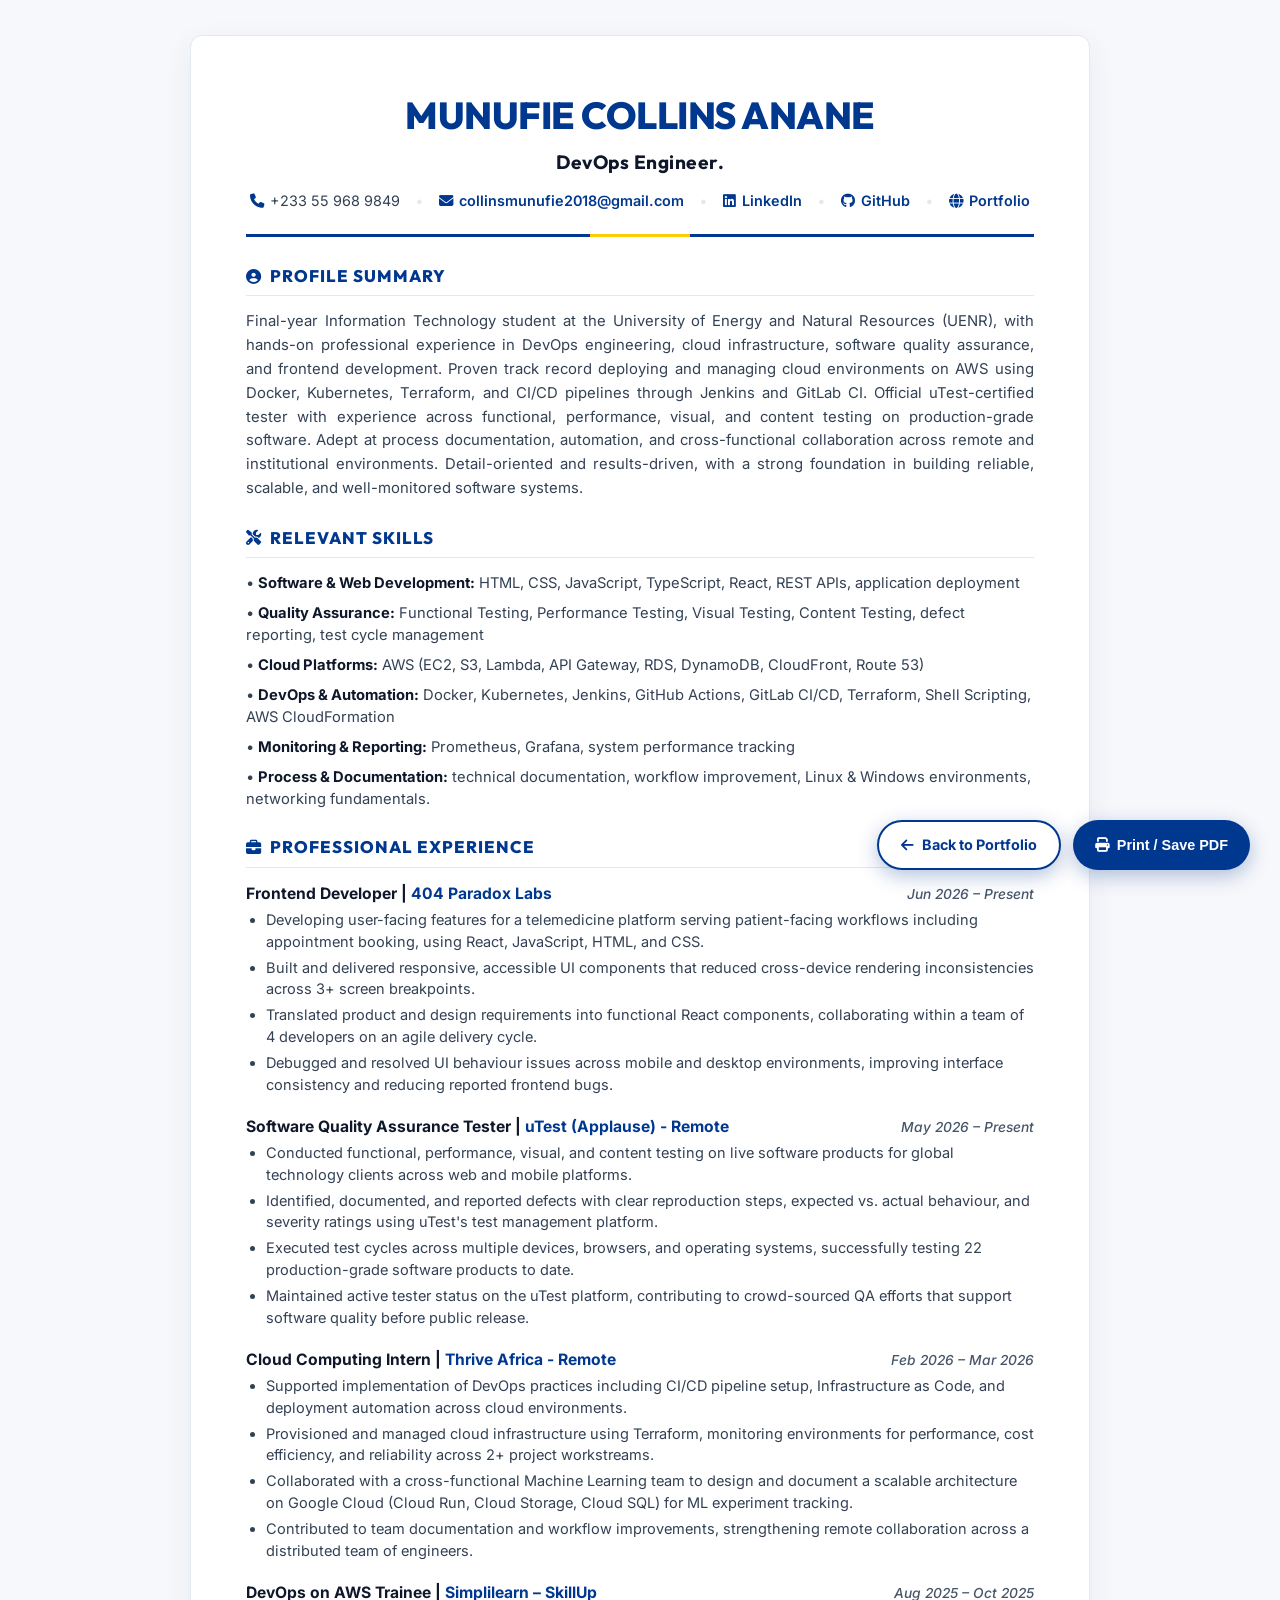
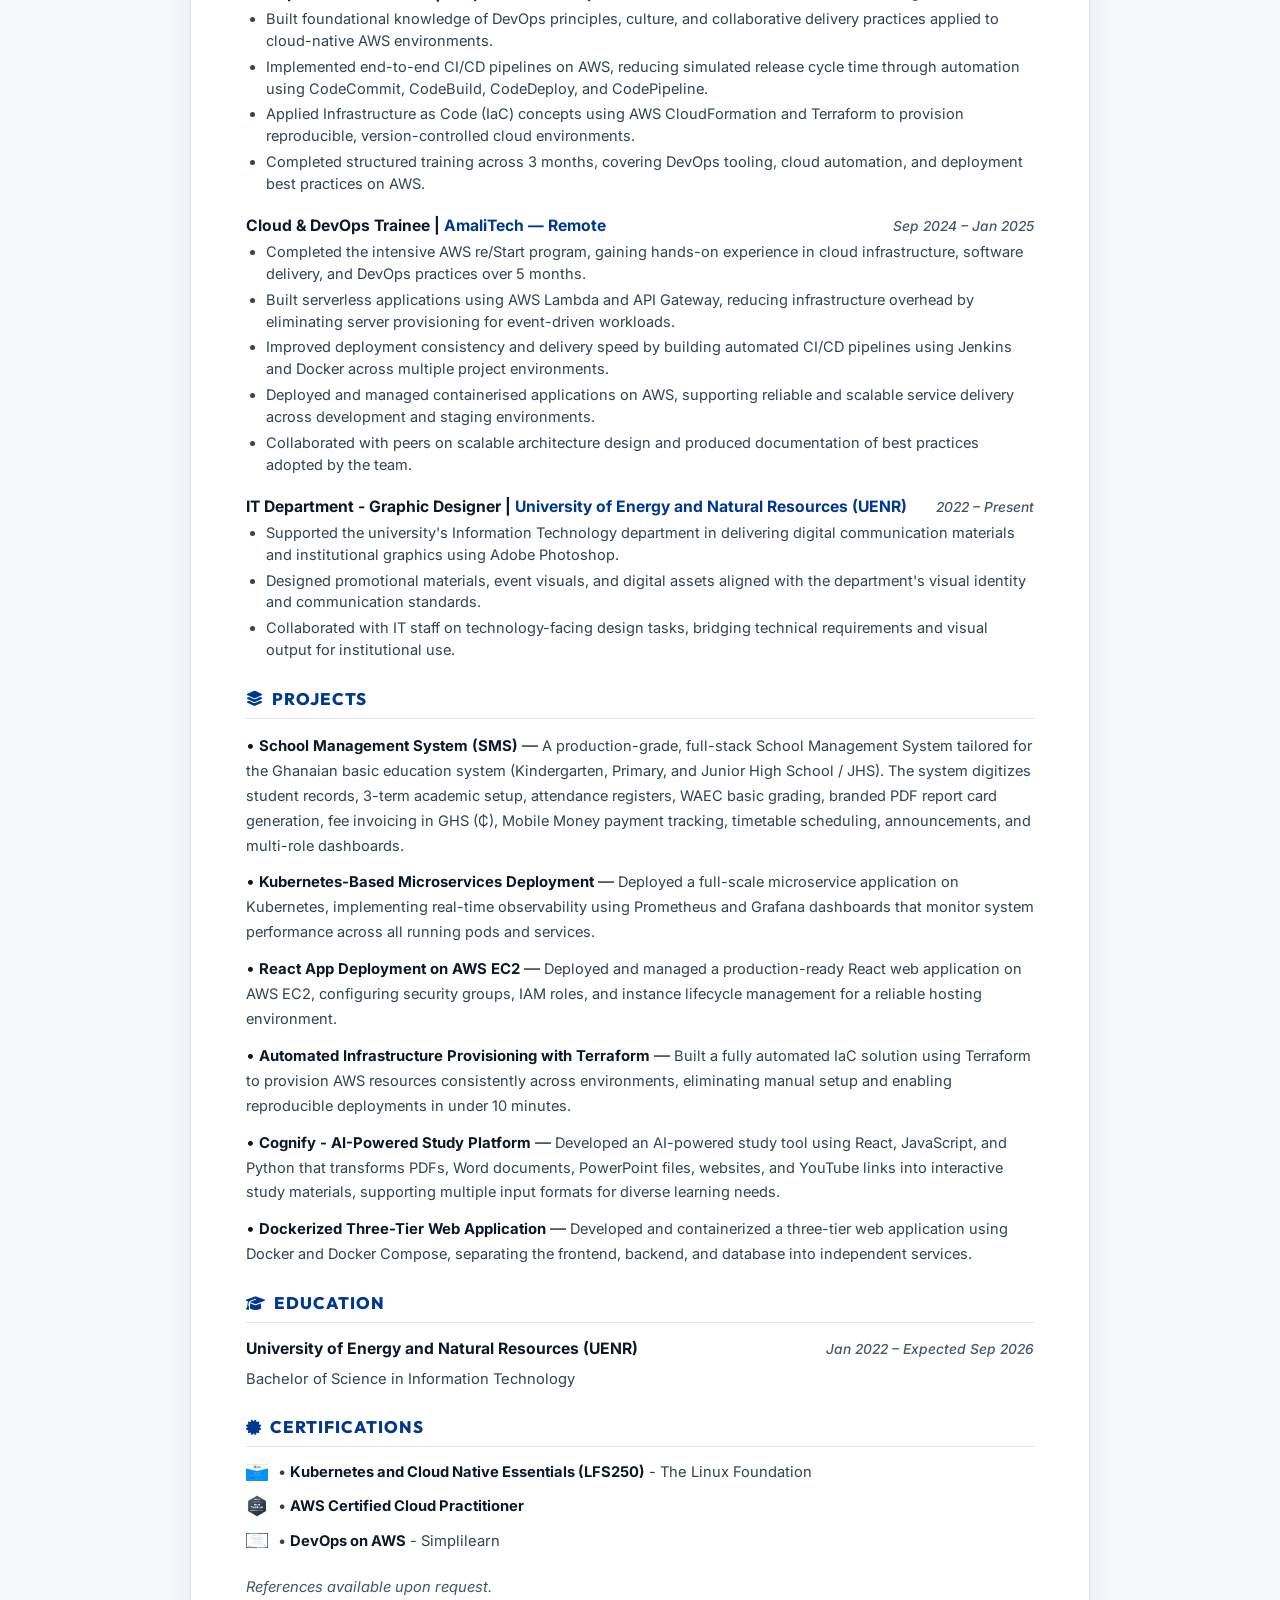
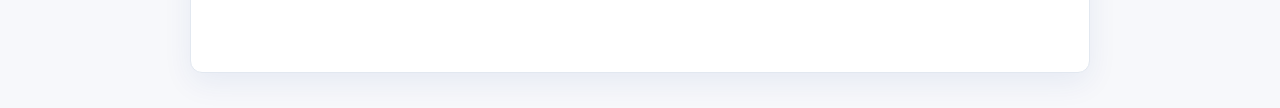
==== commit e3bf96c5: "updated project with sms" ====
--- a/resume.html
+++ b/resume.html
@@ -550,6 +550,9 @@
       <section class="projects">
         <h2><i class="fas fa-layer-group"></i> PROJECTS</h2>
         <div class="project-item">
+          • <strong>School Management System (SMS)</strong> — <span>A production-grade, full-stack School Management System tailored for the Ghanaian basic education system (Kindergarten, Primary, and Junior High School / JHS). The system digitizes student records, 3-term academic setup, attendance registers, WAEC basic grading, branded PDF report card generation, fee invoicing in GHS (₵), Mobile Money payment tracking, timetable scheduling, announcements, and multi-role dashboards.</span>
+        </div>
+        <div class="project-item">
           • <strong>Kubernetes-Based Microservices Deployment</strong> — <span>Deployed a full-scale microservice application on Kubernetes, implementing real-time observability using Prometheus and Grafana dashboards that monitor system performance across all running pods and services.</span>
         </div>
         <div class="project-item">
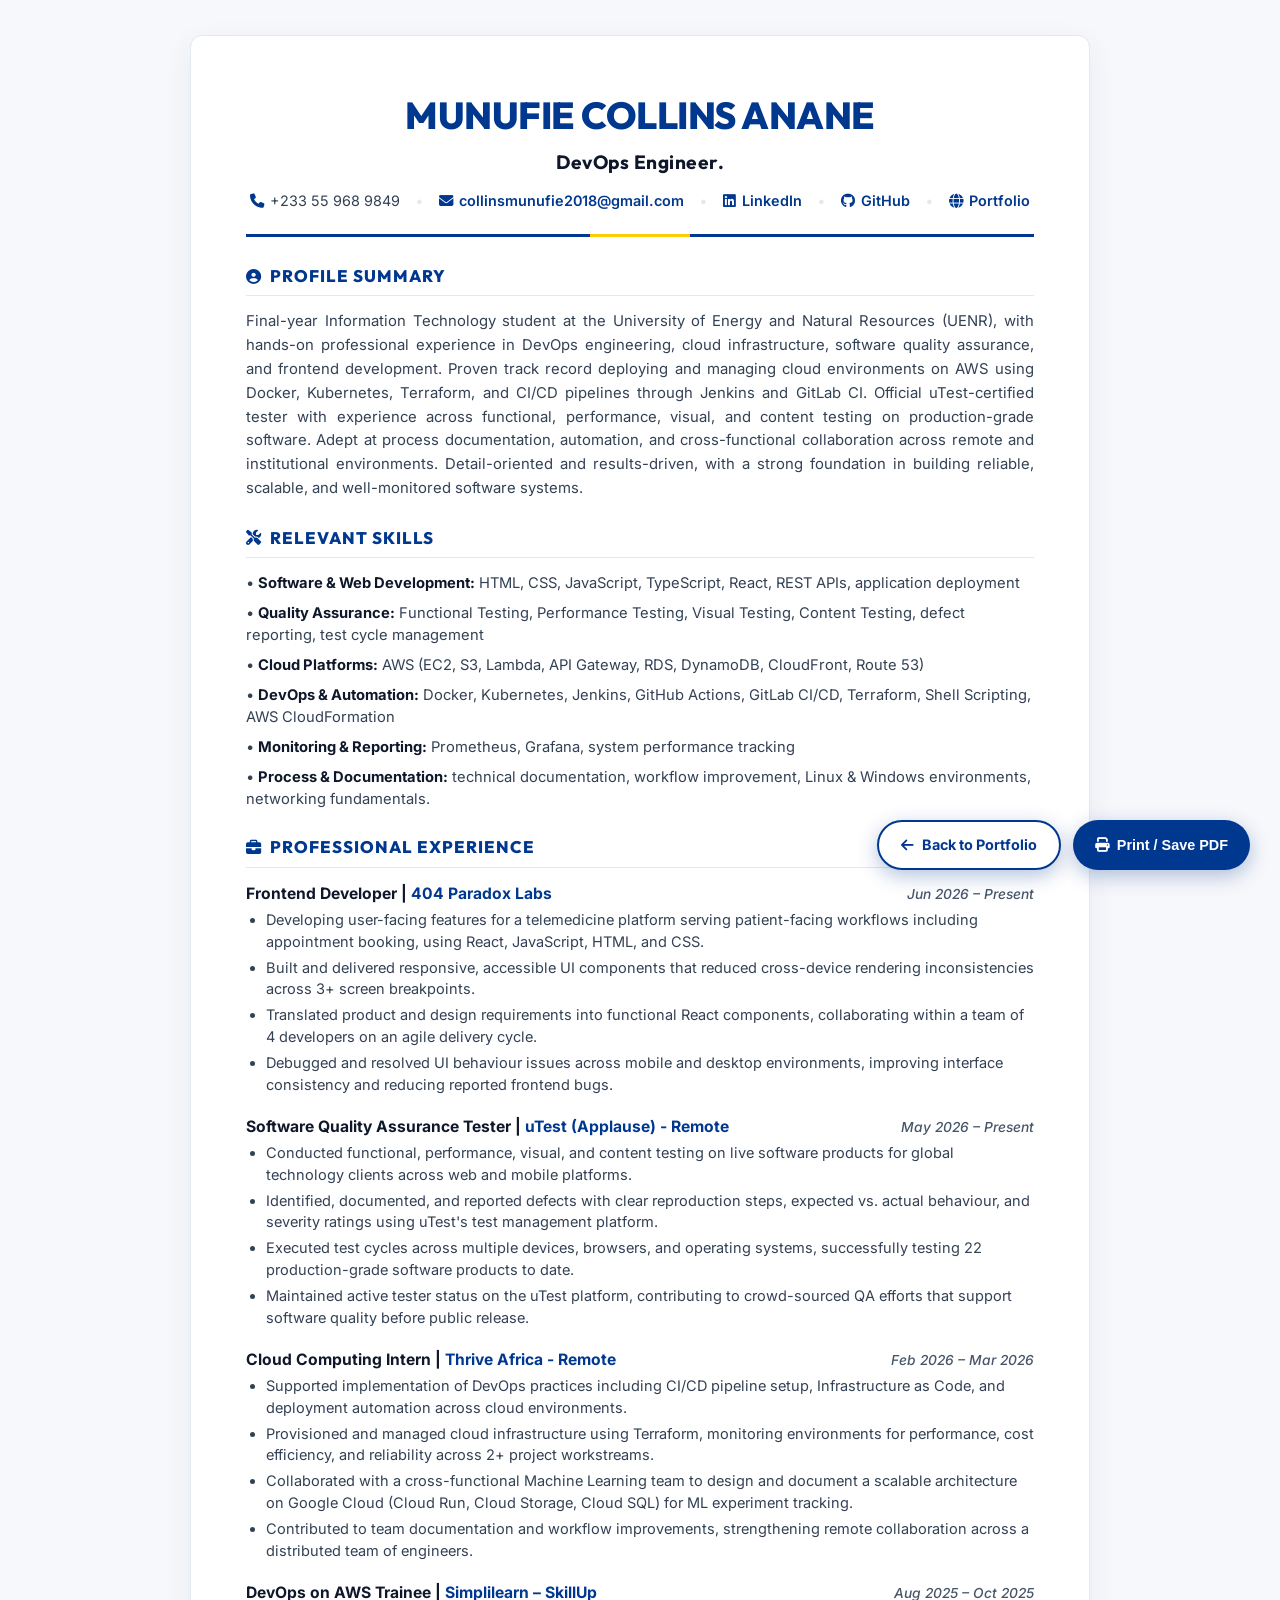
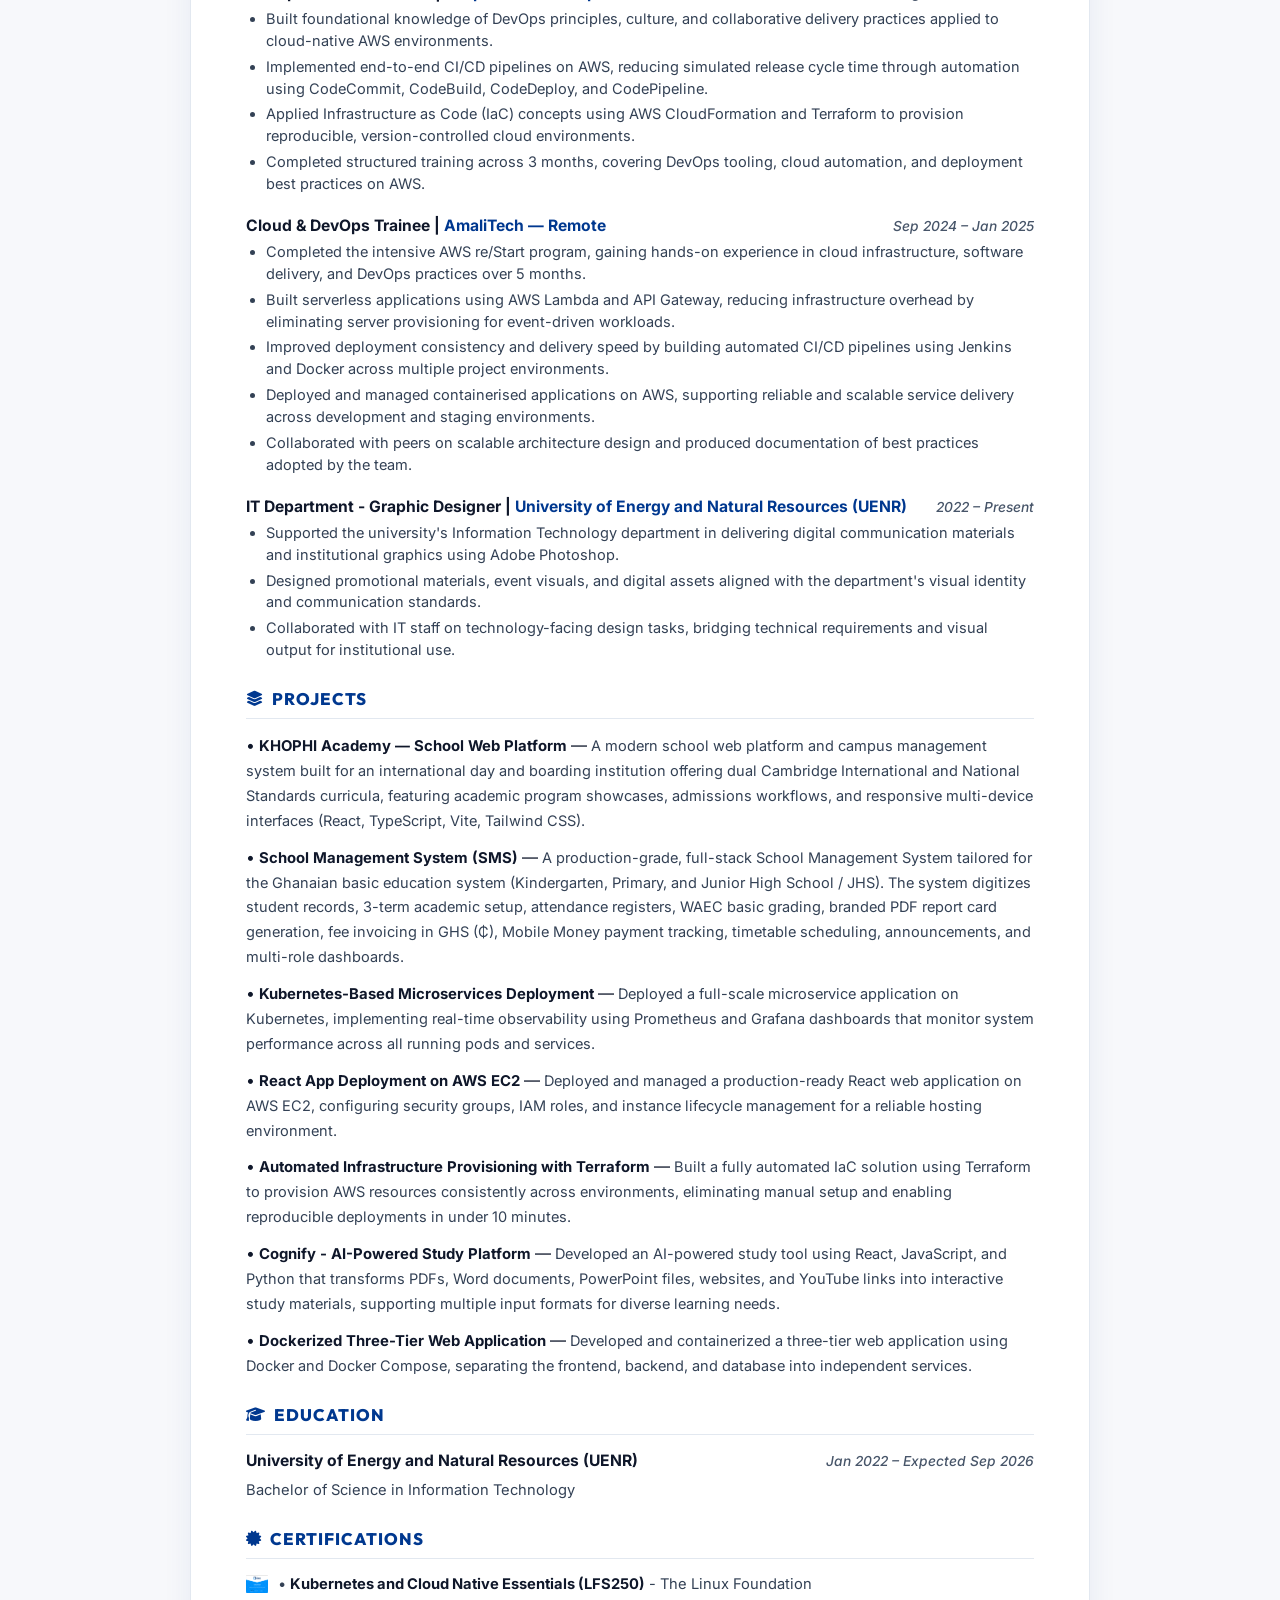
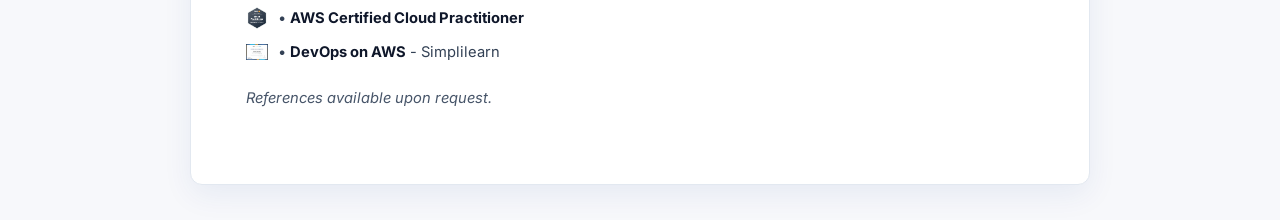
==== commit 8c6c53b3: "added khophi academy website" ====
--- a/resume.html
+++ b/resume.html
@@ -550,6 +550,9 @@
       <section class="projects">
         <h2><i class="fas fa-layer-group"></i> PROJECTS</h2>
         <div class="project-item">
+          • <strong>KHOPHI Academy — School Web Platform</strong> — <span>A modern school web platform and campus management system built for an international day and boarding institution offering dual Cambridge International and National Standards curricula, featuring academic program showcases, admissions workflows, and responsive multi-device interfaces (React, TypeScript, Vite, Tailwind CSS).</span>
+        </div>
+        <div class="project-item">
           • <strong>School Management System (SMS)</strong> — <span>A production-grade, full-stack School Management System tailored for the Ghanaian basic education system (Kindergarten, Primary, and Junior High School / JHS). The system digitizes student records, 3-term academic setup, attendance registers, WAEC basic grading, branded PDF report card generation, fee invoicing in GHS (₵), Mobile Money payment tracking, timetable scheduling, announcements, and multi-role dashboards.</span>
         </div>
         <div class="project-item">
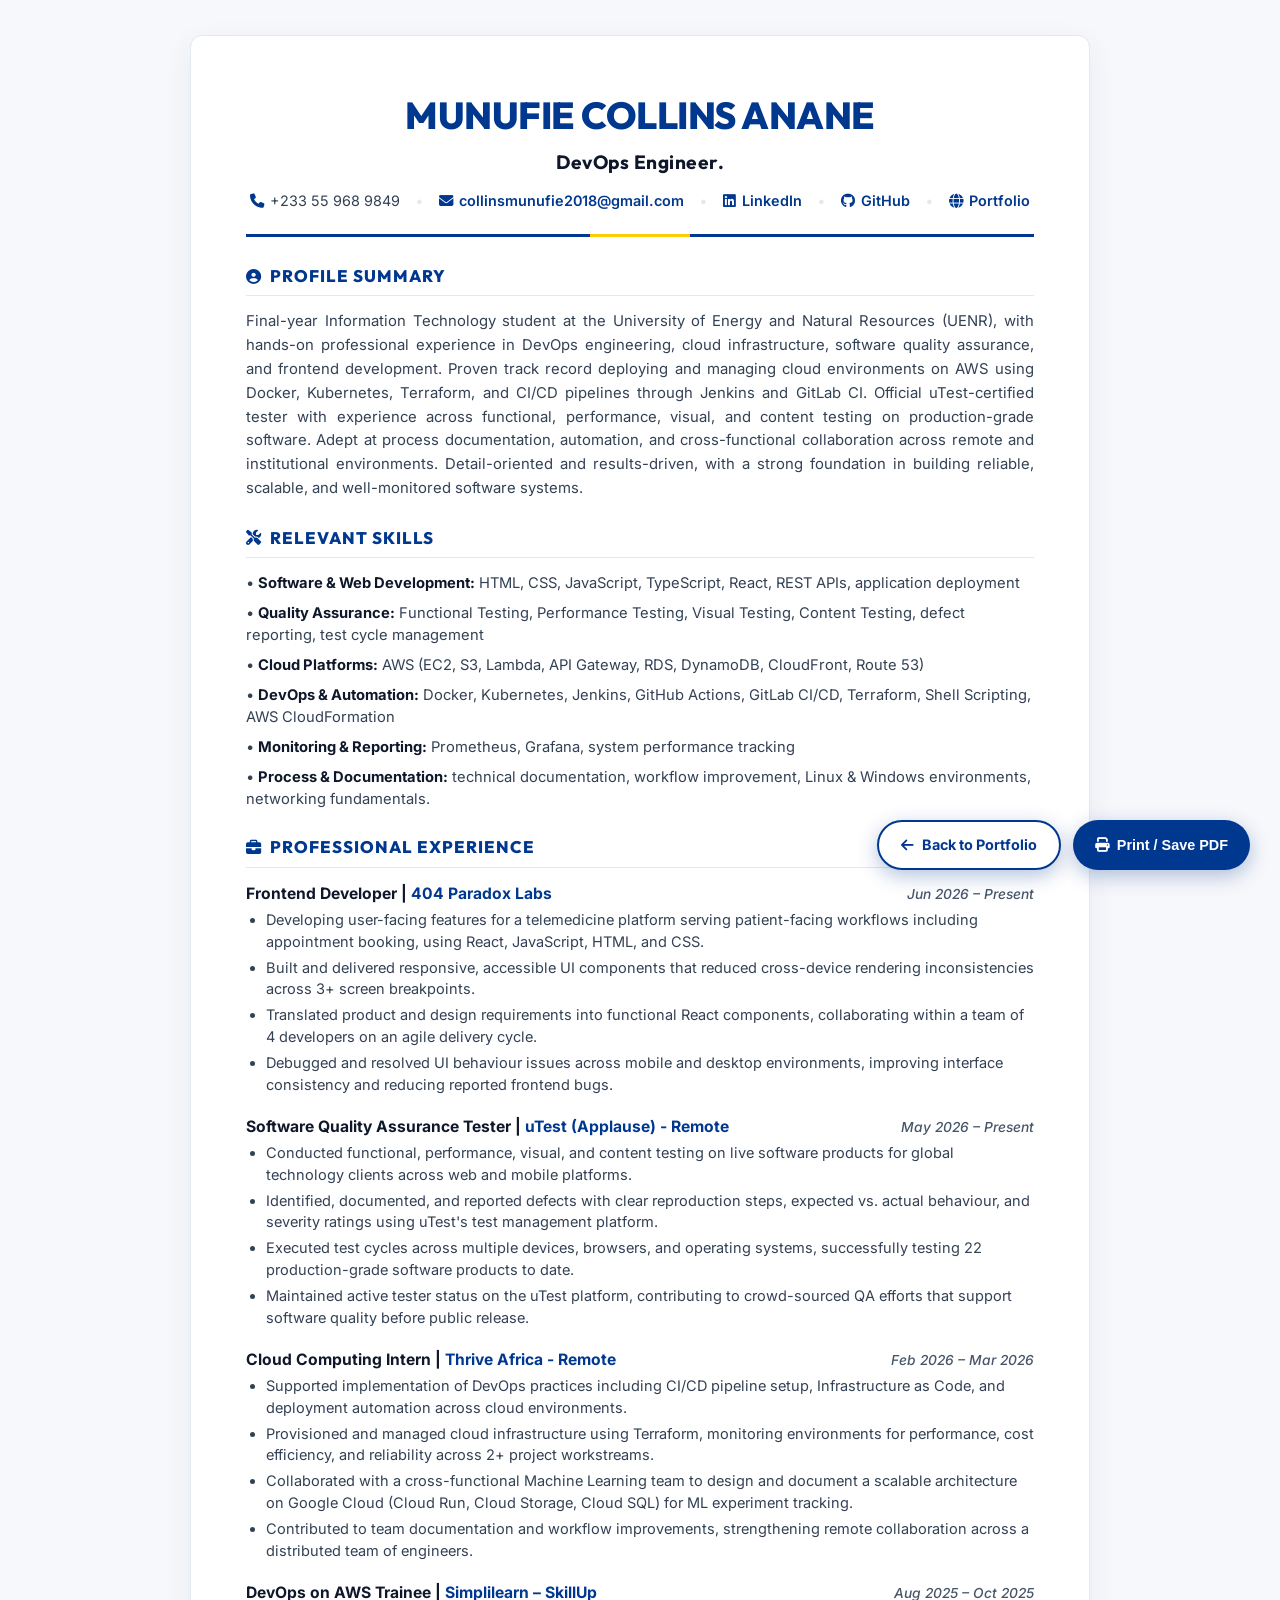
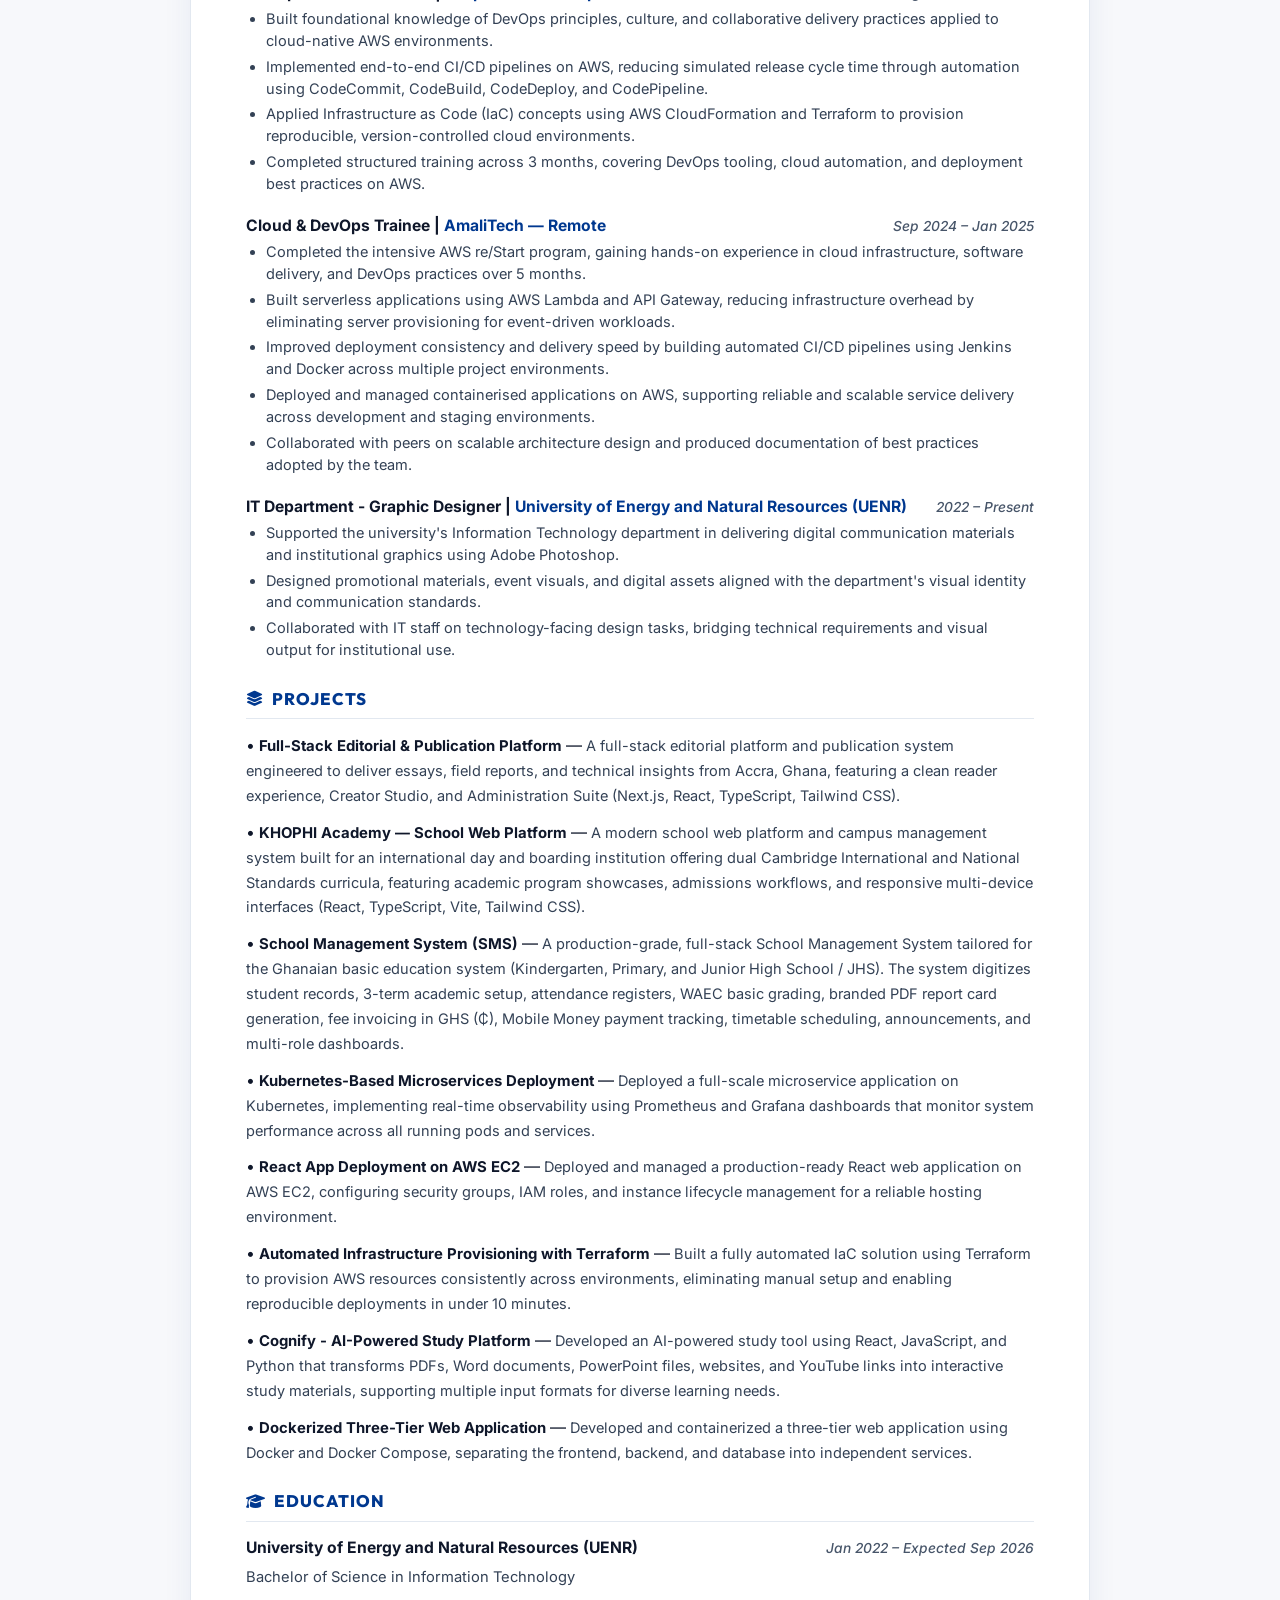
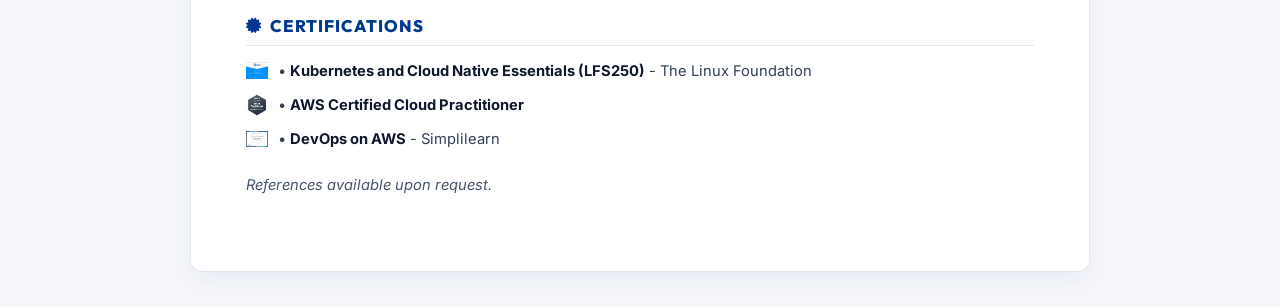
==== commit 890d2e14: "Added a blog platform" ====
--- a/resume.html
+++ b/resume.html
@@ -550,6 +550,9 @@
       <section class="projects">
         <h2><i class="fas fa-layer-group"></i> PROJECTS</h2>
         <div class="project-item">
+          • <strong>Full-Stack Editorial & Publication Platform</strong> — <span>A full-stack editorial platform and publication system engineered to deliver essays, field reports, and technical insights from Accra, Ghana, featuring a clean reader experience, Creator Studio, and Administration Suite (Next.js, React, TypeScript, Tailwind CSS).</span>
+        </div>
+        <div class="project-item">
           • <strong>KHOPHI Academy — School Web Platform</strong> — <span>A modern school web platform and campus management system built for an international day and boarding institution offering dual Cambridge International and National Standards curricula, featuring academic program showcases, admissions workflows, and responsive multi-device interfaces (React, TypeScript, Vite, Tailwind CSS).</span>
         </div>
         <div class="project-item">
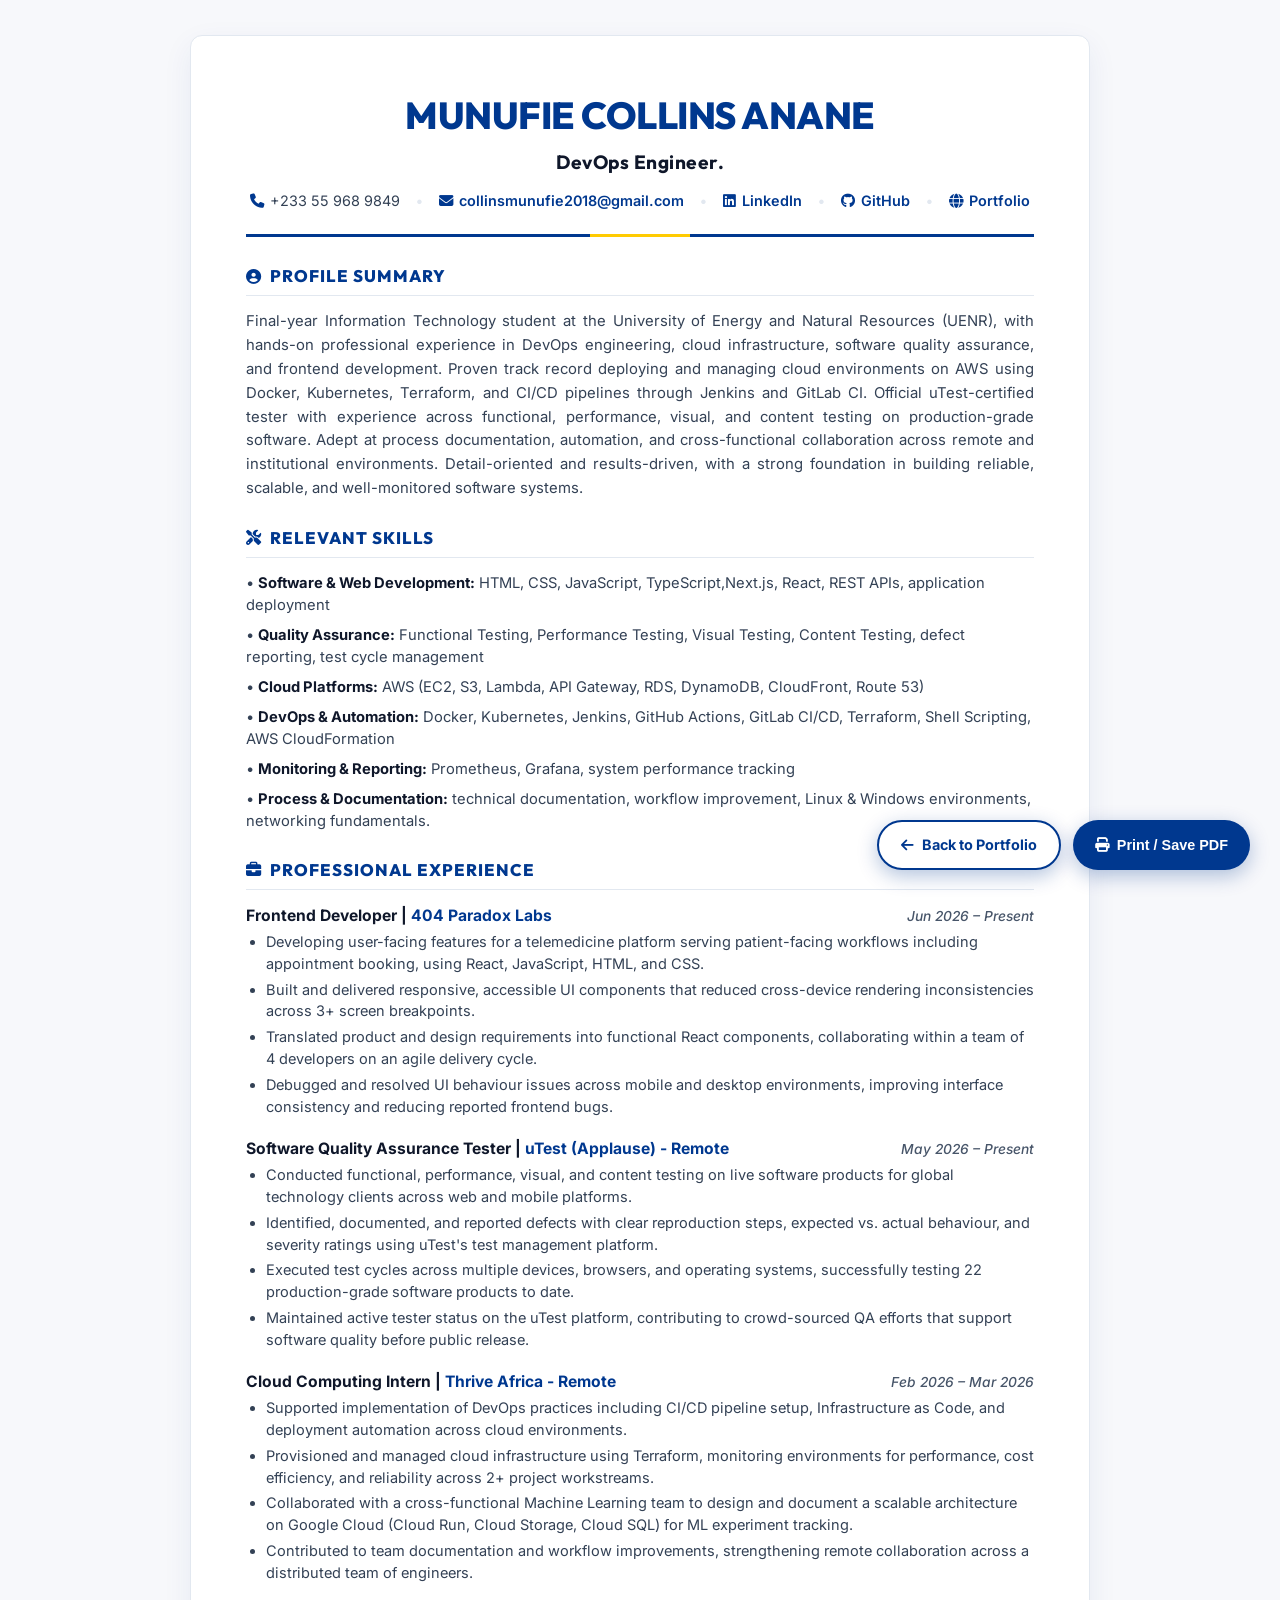
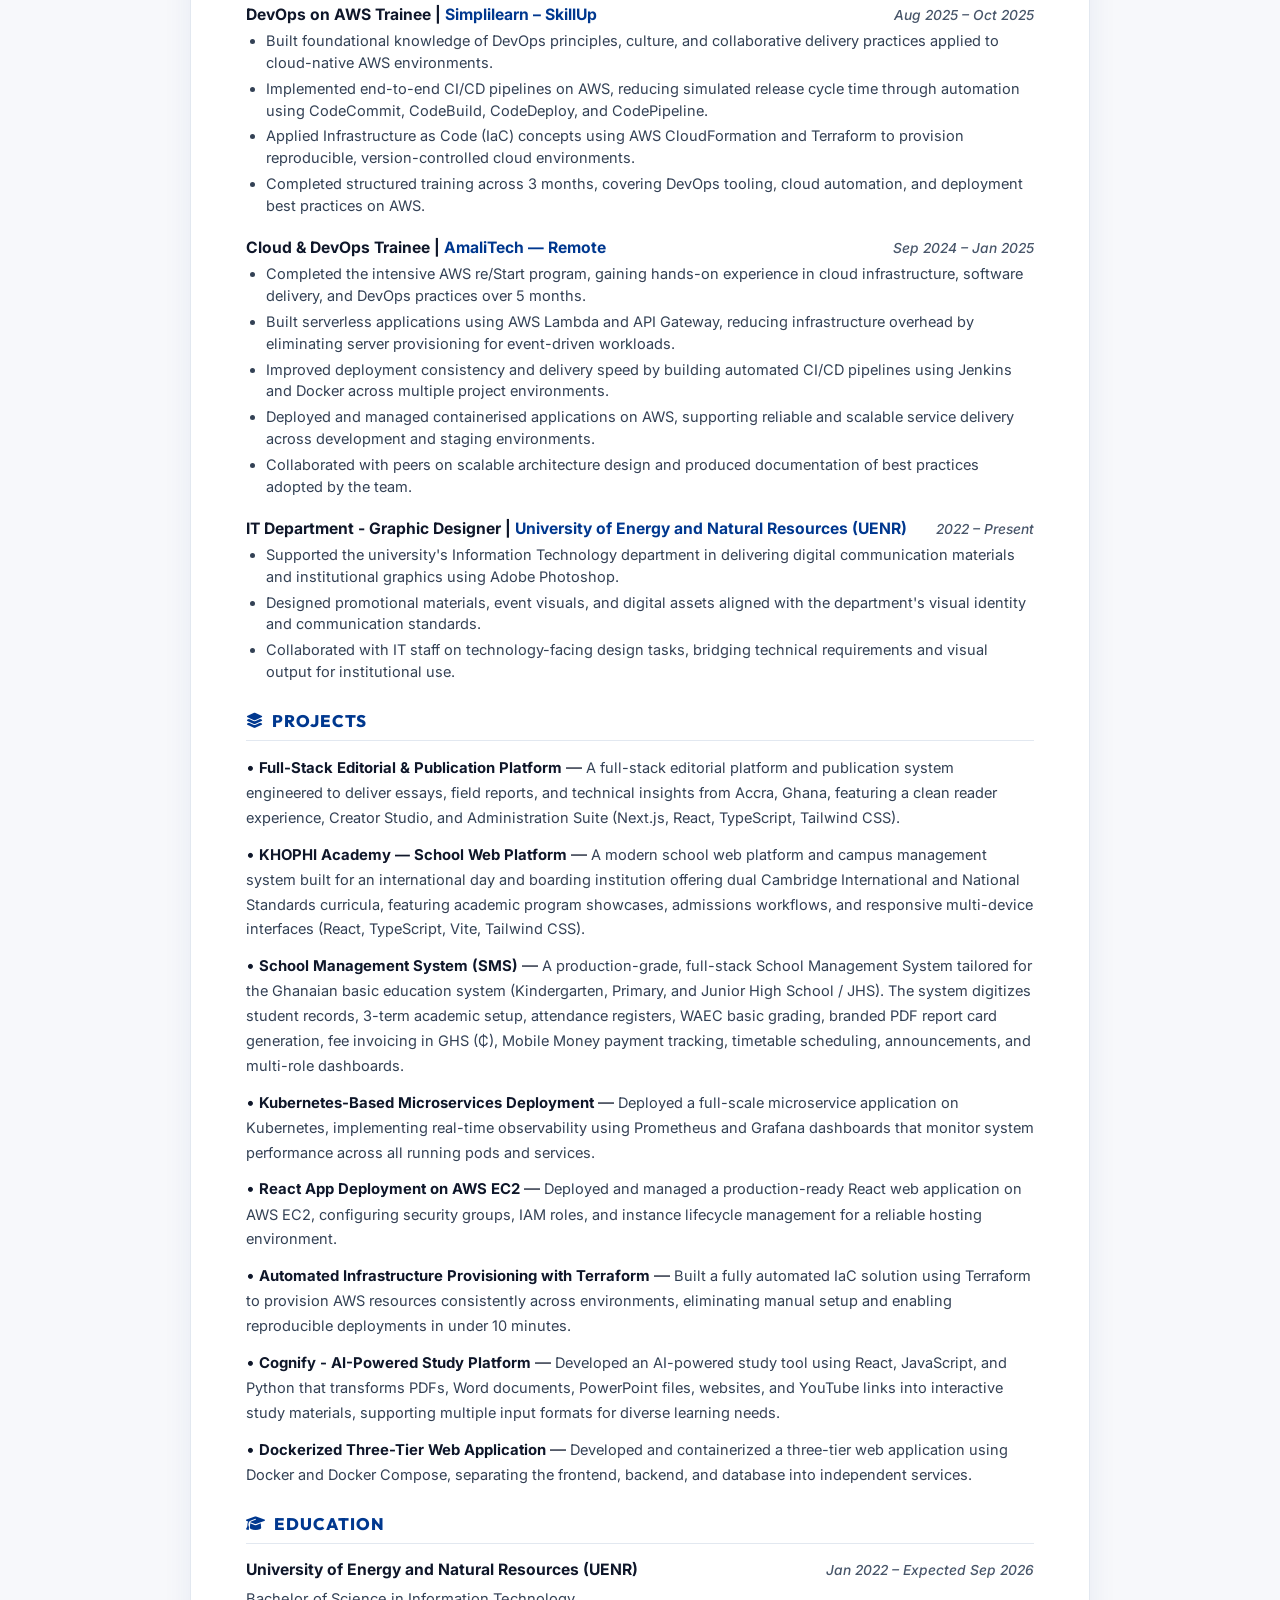
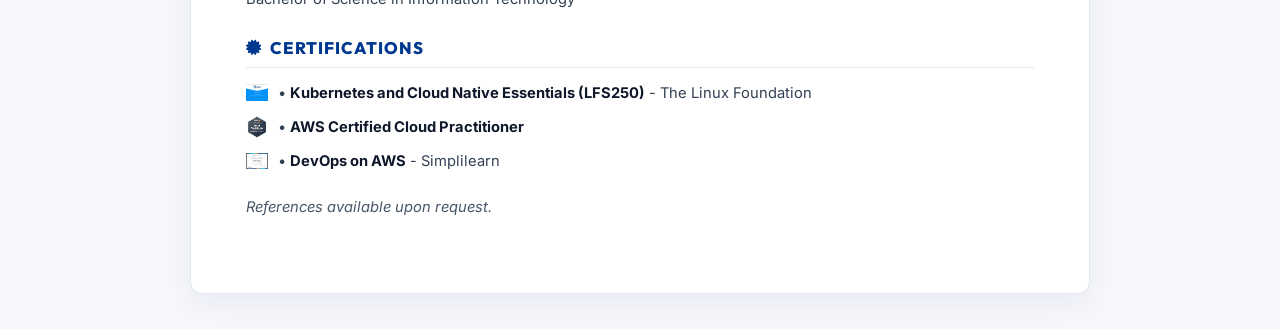
==== commit 6e574d84: "Added a blog platform" ====
--- a/resume.html
+++ b/resume.html
@@ -1,623 +1,687 @@
 <!doctype html>
 <html lang="en">
-  <head>
-    <meta charset="UTF-8" />
-    <meta name="viewport" content="width=device-width, initial-scale=1.0" />
-    <title>Resume | Munufie Collins Anane - DevOps Engineer</title>
-    <link
-      rel="stylesheet"
-      href="https://cdnjs.cloudflare.com/ajax/libs/font-awesome/6.5.1/css/all.min.css"
-    />
-    <link
-      href="https://fonts.googleapis.com/css2?family=Inter:wght@300;400;500;600;700;800&family=Outfit:wght@500;600;700;800;900&display=swap"
-      rel="stylesheet"
-    />
-    <style>
-      :root {
-        --primary: #ffcb01;
-        --primary-glow: rgba(255, 203, 1, 0.35);
-        --secondary: #00388f;
-        --secondary-light: rgba(0, 56, 143, 0.08);
-        --text-main: #0f172a;
-        --text-secondary: #334155;
-        --text-light: #475569;
-        --text-muted: #64748b;
-        --border: #e2e8f0;
-        --bg-page: #f7f8fb;
-        --bg-tag: #f1f5f9;
-        --radius: 8px;
-      }
-
-      * {
-        margin: 0;
+
+<head>
+  <meta charset="UTF-8" />
+  <meta name="viewport" content="width=device-width, initial-scale=1.0" />
+  <title>Resume | Munufie Collins Anane - DevOps Engineer</title>
+  <link rel="stylesheet" href="https://cdnjs.cloudflare.com/ajax/libs/font-awesome/6.5.1/css/all.min.css" />
+  <link
+    href="https://fonts.googleapis.com/css2?family=Inter:wght@300;400;500;600;700;800&family=Outfit:wght@500;600;700;800;900&display=swap"
+    rel="stylesheet" />
+  <style>
+    :root {
+      --primary: #ffcb01;
+      --primary-glow: rgba(255, 203, 1, 0.35);
+      --secondary: #00388f;
+      --secondary-light: rgba(0, 56, 143, 0.08);
+      --text-main: #0f172a;
+      --text-secondary: #334155;
+      --text-light: #475569;
+      --text-muted: #64748b;
+      --border: #e2e8f0;
+      --bg-page: #f7f8fb;
+      --bg-tag: #f1f5f9;
+      --radius: 8px;
+    }
+
+    * {
+      margin: 0;
+      padding: 0;
+      box-sizing: border-box;
+    }
+
+    body {
+      font-family: "Inter", -apple-system, BlinkMacSystemFont, "Segoe UI", Roboto, sans-serif;
+      line-height: 1.55;
+      color: var(--text-main);
+      background: var(--bg-page);
+      padding: 35px 20px;
+    }
+
+    .resume-container {
+      max-width: 900px;
+      margin: 0 auto;
+      background: #ffffff;
+      padding: 50px 55px;
+      box-shadow: 0 10px 30px rgba(0, 56, 143, 0.07);
+      border-radius: 12px;
+      border: 1px solid var(--border);
+    }
+
+    /* Header */
+    header {
+      text-align: center;
+      border-bottom: 3px solid var(--secondary);
+      padding-bottom: 22px;
+      margin-bottom: 26px;
+      position: relative;
+    }
+
+    header::after {
+      content: "";
+      position: absolute;
+      bottom: -3px;
+      left: 50%;
+      transform: translateX(-50%);
+      width: 100px;
+      height: 3px;
+      background: var(--primary);
+    }
+
+    h1 {
+      font-family: "Outfit", sans-serif;
+      font-size: 2.35rem;
+      font-weight: 800;
+      color: var(--secondary);
+      letter-spacing: -0.5px;
+      margin-bottom: 4px;
+      text-transform: uppercase;
+    }
+
+    .subtitle {
+      font-family: "Outfit", sans-serif;
+      font-size: 1.2rem;
+      color: var(--text-main);
+      font-weight: 700;
+      margin-bottom: 12px;
+      letter-spacing: 0.5px;
+    }
+
+    .contact-info {
+      display: flex;
+      justify-content: center;
+      align-items: center;
+      gap: 16px;
+      flex-wrap: wrap;
+      font-size: 0.9rem;
+      color: var(--text-secondary);
+    }
+
+    .contact-info a {
+      color: var(--secondary);
+      text-decoration: none;
+      font-weight: 600;
+      transition: color 0.2s ease;
+    }
+
+    .contact-info a:hover {
+      color: #002255;
+      text-decoration: underline;
+    }
+
+    .contact-info span {
+      display: inline-flex;
+      align-items: center;
+      gap: 6px;
+    }
+
+    .contact-info span i {
+      color: var(--secondary);
+    }
+
+    .divider-dot {
+      color: var(--border);
+      font-weight: bold;
+    }
+
+    /* Sections */
+    section {
+      margin-bottom: 24px;
+    }
+
+    h2 {
+      font-family: "Outfit", sans-serif;
+      font-size: 1.05rem;
+      font-weight: 800;
+      text-transform: uppercase;
+      letter-spacing: 1px;
+      border-bottom: 1.5px solid var(--border);
+      padding-bottom: 6px;
+      margin-bottom: 14px;
+      color: var(--secondary);
+      display: flex;
+      align-items: center;
+      gap: 8px;
+    }
+
+    h2 i {
+      font-size: 0.95rem;
+      color: var(--secondary);
+    }
+
+    /* Profile Summary */
+    .summary p {
+      font-size: 0.93rem;
+      color: var(--text-secondary);
+      line-height: 1.6;
+      text-align: justify;
+    }
+
+    /* Relevant Skills */
+    .skills-grid-list {
+      display: flex;
+      flex-direction: column;
+      gap: 8px;
+    }
+
+    .skill-row {
+      font-size: 0.92rem;
+      line-height: 1.5;
+      color: var(--text-secondary);
+    }
+
+    .skill-row strong {
+      color: var(--text-main);
+      font-weight: 700;
+    }
+
+    /* Experience & Jobs */
+    .job {
+      margin-bottom: 18px;
+    }
+
+    .job:last-child {
+      margin-bottom: 0;
+    }
+
+    .job-header {
+      display: flex;
+      justify-content: space-between;
+      align-items: baseline;
+      margin-bottom: 4px;
+      flex-wrap: wrap;
+      gap: 4px;
+    }
+
+    .job-title {
+      font-weight: 700;
+      font-size: 0.98rem;
+      color: var(--text-main);
+    }
+
+    .job-company {
+      color: var(--secondary);
+      font-weight: 700;
+    }
+
+    .job-date {
+      font-size: 0.86rem;
+      color: var(--text-light);
+      font-style: italic;
+      font-weight: 500;
+    }
+
+    ul {
+      padding-left: 20px;
+      margin-top: 4px;
+    }
+
+    li {
+      margin-bottom: 4px;
+      color: var(--text-secondary);
+      font-size: 0.91rem;
+      line-height: 1.5;
+    }
+
+    li:last-child {
+      margin-bottom: 0;
+    }
+
+    /* Projects */
+    .project-item {
+      margin-bottom: 12px;
+    }
+
+    .project-item:last-child {
+      margin-bottom: 0;
+    }
+
+    .project-item strong {
+      color: var(--text-main);
+      font-size: 0.93rem;
+    }
+
+    .project-item span {
+      color: var(--text-secondary);
+      font-size: 0.91rem;
+      line-height: 1.5;
+    }
+
+    /* Education & Certifications */
+    .edu-block {
+      margin-bottom: 6px;
+    }
+
+    .cert-list {
+      list-style: none;
+      padding-left: 0;
+      display: flex;
+      flex-direction: column;
+      gap: 8px;
+    }
+
+    .cert-list li {
+      display: flex;
+      align-items: center;
+      gap: 10px;
+      font-size: 0.92rem;
+    }
+
+    .cert-list li img {
+      width: 22px;
+      height: 22px;
+      object-fit: contain;
+      border-radius: 4px;
+    }
+
+    .cert-list li strong {
+      color: var(--text-main);
+    }
+
+    /* References */
+    .references-text {
+      font-size: 0.92rem;
+      color: var(--text-light);
+      font-style: italic;
+    }
+
+    /* Action Buttons */
+    .action-bar {
+      position: fixed;
+      bottom: 30px;
+      right: 30px;
+      display: flex;
+      gap: 12px;
+      z-index: 100;
+    }
+
+    .action-btn {
+      background: var(--secondary);
+      color: #ffffff;
+      border: none;
+      padding: 12px 22px;
+      border-radius: 50px;
+      cursor: pointer;
+      box-shadow: 0 6px 20px rgba(0, 56, 143, 0.3);
+      font-weight: 700;
+      font-size: 0.9rem;
+      display: inline-flex;
+      align-items: center;
+      gap: 8px;
+      text-decoration: none;
+      transition: transform 0.2s ease, background 0.2s ease;
+    }
+
+    .action-btn:hover {
+      background: #002766;
+      transform: translateY(-2px);
+    }
+
+    .action-btn.secondary-btn {
+      background: #ffffff;
+      color: var(--secondary);
+      border: 2px solid var(--secondary);
+    }
+
+    .action-btn.secondary-btn:hover {
+      background: var(--secondary-light);
+    }
+
+    /* Print Optimizations */
+    @media print {
+      .action-bar {
+        display: none;
+      }
+
+      body {
         padding: 0;
-        box-sizing: border-box;
-      }
-
-      body {
-        font-family: "Inter", -apple-system, BlinkMacSystemFont, "Segoe UI", Roboto, sans-serif;
-        line-height: 1.55;
-        color: var(--text-main);
-        background: var(--bg-page);
-        padding: 35px 20px;
+        background: #ffffff;
+        color: #000000;
+        font-size: 10pt;
       }
 
       .resume-container {
-        max-width: 900px;
-        margin: 0 auto;
-        background: #ffffff;
-        padding: 50px 55px;
-        box-shadow: 0 10px 30px rgba(0, 56, 143, 0.07);
-        border-radius: 12px;
-        border: 1px solid var(--border);
-      }
-
-      /* Header */
+        box-shadow: none;
+        border: none;
+        padding: 0;
+        max-width: 100%;
+      }
+
       header {
-        text-align: center;
-        border-bottom: 3px solid var(--secondary);
-        padding-bottom: 22px;
-        margin-bottom: 26px;
-        position: relative;
-      }
-
-      header::after {
-        content: "";
-        position: absolute;
-        bottom: -3px;
-        left: 50%;
-        transform: translateX(-50%);
-        width: 100px;
-        height: 3px;
-        background: var(--primary);
+        padding-bottom: 12px;
+        margin-bottom: 16px;
+      }
+
+      section {
+        margin-bottom: 16px;
+        page-break-inside: avoid;
       }
 
       h1 {
-        font-family: "Outfit", sans-serif;
-        font-size: 2.35rem;
-        font-weight: 800;
-        color: var(--secondary);
-        letter-spacing: -0.5px;
-        margin-bottom: 4px;
-        text-transform: uppercase;
+        font-size: 1.8rem;
       }
 
       .subtitle {
-        font-family: "Outfit", sans-serif;
-        font-size: 1.2rem;
-        color: var(--text-main);
-        font-weight: 700;
-        margin-bottom: 12px;
-        letter-spacing: 0.5px;
+        font-size: 1rem;
       }
 
       .contact-info {
-        display: flex;
-        justify-content: center;
-        align-items: center;
-        gap: 16px;
-        flex-wrap: wrap;
-        font-size: 0.9rem;
-        color: var(--text-secondary);
-      }
-
-      .contact-info a {
-        color: var(--secondary);
-        text-decoration: none;
-        font-weight: 600;
-        transition: color 0.2s ease;
-      }
-
-      .contact-info a:hover {
-        color: #002255;
-        text-decoration: underline;
-      }
-
-      .contact-info span {
-        display: inline-flex;
-        align-items: center;
+        font-size: 8.5pt;
+      }
+
+      h2 {
+        font-size: 9.5pt;
+        margin-bottom: 8px;
+        padding-bottom: 4px;
+      }
+
+      li,
+      p,
+      .skill-row,
+      .project-item span {
+        font-size: 8.8pt;
+        line-height: 1.4;
+      }
+    }
+
+    @media (max-width: 650px) {
+      .resume-container {
+        padding: 30px 20px;
+      }
+
+      .job-header {
+        flex-direction: column;
+      }
+
+      .contact-info {
+        flex-direction: column;
         gap: 6px;
       }
 
-      .contact-info span i {
-        color: var(--secondary);
-      }
-
       .divider-dot {
-        color: var(--border);
-        font-weight: bold;
-      }
-
-      /* Sections */
-      section {
-        margin-bottom: 24px;
-      }
-
-      h2 {
-        font-family: "Outfit", sans-serif;
-        font-size: 1.05rem;
-        font-weight: 800;
-        text-transform: uppercase;
-        letter-spacing: 1px;
-        border-bottom: 1.5px solid var(--border);
-        padding-bottom: 6px;
-        margin-bottom: 14px;
-        color: var(--secondary);
-        display: flex;
-        align-items: center;
-        gap: 8px;
-      }
-
-      h2 i {
-        font-size: 0.95rem;
-        color: var(--secondary);
-      }
-
-      /* Profile Summary */
-      .summary p {
-        font-size: 0.93rem;
-        color: var(--text-secondary);
-        line-height: 1.6;
-        text-align: justify;
-      }
-
-      /* Relevant Skills */
-      .skills-grid-list {
-        display: flex;
-        flex-direction: column;
-        gap: 8px;
-      }
-
-      .skill-row {
-        font-size: 0.92rem;
-        line-height: 1.5;
-        color: var(--text-secondary);
-      }
-
-      .skill-row strong {
-        color: var(--text-main);
-        font-weight: 700;
-      }
-
-      /* Experience & Jobs */
-      .job {
-        margin-bottom: 18px;
-      }
-
-      .job:last-child {
-        margin-bottom: 0;
-      }
-
-      .job-header {
-        display: flex;
-        justify-content: space-between;
-        align-items: baseline;
-        margin-bottom: 4px;
-        flex-wrap: wrap;
-        gap: 4px;
-      }
-
-      .job-title {
-        font-weight: 700;
-        font-size: 0.98rem;
-        color: var(--text-main);
-      }
-
-      .job-company {
-        color: var(--secondary);
-        font-weight: 700;
-      }
-
-      .job-date {
-        font-size: 0.86rem;
-        color: var(--text-light);
-        font-style: italic;
-        font-weight: 500;
-      }
-
-      ul {
-        padding-left: 20px;
-        margin-top: 4px;
-      }
-
-      li {
-        margin-bottom: 4px;
-        color: var(--text-secondary);
-        font-size: 0.91rem;
-        line-height: 1.5;
-      }
-
-      li:last-child {
-        margin-bottom: 0;
-      }
-
-      /* Projects */
-      .project-item {
-        margin-bottom: 12px;
-      }
-
-      .project-item:last-child {
-        margin-bottom: 0;
-      }
-
-      .project-item strong {
-        color: var(--text-main);
-        font-size: 0.93rem;
-      }
-
-      .project-item span {
-        color: var(--text-secondary);
-        font-size: 0.91rem;
-        line-height: 1.5;
-      }
-
-      /* Education & Certifications */
-      .edu-block {
-        margin-bottom: 6px;
-      }
-
-      .cert-list {
-        list-style: none;
-        padding-left: 0;
-        display: flex;
-        flex-direction: column;
-        gap: 8px;
-      }
-
-      .cert-list li {
-        display: flex;
-        align-items: center;
-        gap: 10px;
-        font-size: 0.92rem;
-      }
-
-      .cert-list li img {
-        width: 22px;
-        height: 22px;
-        object-fit: contain;
-        border-radius: 4px;
-      }
-
-      .cert-list li strong {
-        color: var(--text-main);
-      }
-
-      /* References */
-      .references-text {
-        font-size: 0.92rem;
-        color: var(--text-light);
-        font-style: italic;
-      }
-
-      /* Action Buttons */
-      .action-bar {
-        position: fixed;
-        bottom: 30px;
-        right: 30px;
-        display: flex;
-        gap: 12px;
-        z-index: 100;
-      }
-
-      .action-btn {
-        background: var(--secondary);
-        color: #ffffff;
-        border: none;
-        padding: 12px 22px;
-        border-radius: 50px;
-        cursor: pointer;
-        box-shadow: 0 6px 20px rgba(0, 56, 143, 0.3);
-        font-weight: 700;
-        font-size: 0.9rem;
-        display: inline-flex;
-        align-items: center;
-        gap: 8px;
-        text-decoration: none;
-        transition: transform 0.2s ease, background 0.2s ease;
-      }
-
-      .action-btn:hover {
-        background: #002766;
-        transform: translateY(-2px);
-      }
-
-      .action-btn.secondary-btn {
-        background: #ffffff;
-        color: var(--secondary);
-        border: 2px solid var(--secondary);
-      }
-
-      .action-btn.secondary-btn:hover {
-        background: var(--secondary-light);
-      }
-
-      /* Print Optimizations */
-      @media print {
-        .action-bar {
-          display: none;
-        }
-
-        body {
-          padding: 0;
-          background: #ffffff;
-          color: #000000;
-          font-size: 10pt;
-        }
-
-        .resume-container {
-          box-shadow: none;
-          border: none;
-          padding: 0;
-          max-width: 100%;
-        }
-
-        header {
-          padding-bottom: 12px;
-          margin-bottom: 16px;
-        }
-
-        section {
-          margin-bottom: 16px;
-          page-break-inside: avoid;
-        }
-
-        h1 {
-          font-size: 1.8rem;
-        }
-
-        .subtitle {
-          font-size: 1rem;
-        }
-
-        .contact-info {
-          font-size: 8.5pt;
-        }
-
-        h2 {
-          font-size: 9.5pt;
-          margin-bottom: 8px;
-          padding-bottom: 4px;
-        }
-
-        li, p, .skill-row, .project-item span {
-          font-size: 8.8pt;
-          line-height: 1.4;
-        }
-      }
-
-      @media (max-width: 650px) {
-        .resume-container {
-          padding: 30px 20px;
-        }
-
-        .job-header {
-          flex-direction: column;
-        }
-
-        .contact-info {
-          flex-direction: column;
-          gap: 6px;
-        }
-
-        .divider-dot {
-          display: none;
-        }
-      }
-    </style>
-  </head>
-  <body>
-    <div class="resume-container">
-      <!-- Header -->
-      <header>
-        <h1>MUNUFIE COLLINS ANANE</h1>
-        <div class="subtitle">DevOps Engineer.</div>
-        <div class="contact-info">
-          <span><i class="fas fa-phone"></i> +233 55 968 9849</span>
-          <span class="divider-dot">•</span>
-          <span><i class="fas fa-envelope"></i> <a href="mailto:collinsmunufie2018@gmail.com">collinsmunufie2018@gmail.com</a></span>
-          <span class="divider-dot">•</span>
-          <span><i class="fab fa-linkedin"></i> <a href="https://www.linkedin.com/in/collins-munufie/" target="_blank">LinkedIn</a></span>
-          <span class="divider-dot">•</span>
-          <span><i class="fab fa-github"></i> <a href="https://github.com/Collins-Munufie" target="_blank">GitHub</a></span>
-          <span class="divider-dot">•</span>
-          <span><i class="fas fa-globe"></i> <a href="https://collinsmunufie.netlify.app/" target="_blank">Portfolio</a></span>
-        </div>
-      </header>
-
-      <!-- Profile Summary -->
-      <section class="summary">
-        <h2><i class="fas fa-user-circle"></i> PROFILE SUMMARY</h2>
-        <p>
-          Final-year Information Technology student at the University of Energy and Natural Resources (UENR), with hands-on professional experience in DevOps engineering, cloud infrastructure, software quality assurance, and frontend development. Proven track record deploying and managing cloud environments on AWS using Docker, Kubernetes, Terraform, and CI/CD pipelines through Jenkins and GitLab CI. Official uTest-certified tester with experience across functional, performance, visual, and content testing on production-grade software. Adept at process documentation, automation, and cross-functional collaboration across remote and institutional environments. Detail-oriented and results-driven, with a strong foundation in building reliable, scalable, and well-monitored software systems.
-        </p>
-      </section>
-
-      <!-- Relevant Skills -->
-      <section class="skills">
-        <h2><i class="fas fa-tools"></i> RELEVANT SKILLS</h2>
-        <div class="skills-grid-list">
-          <div class="skill-row">
-            • <strong>Software & Web Development:</strong> HTML, CSS, JavaScript, TypeScript, React, REST APIs, application deployment
-          </div>
-          <div class="skill-row">
-            • <strong>Quality Assurance:</strong> Functional Testing, Performance Testing, Visual Testing, Content Testing, defect reporting, test cycle management
-          </div>
-          <div class="skill-row">
-            • <strong>Cloud Platforms:</strong> AWS (EC2, S3, Lambda, API Gateway, RDS, DynamoDB, CloudFront, Route 53)
-          </div>
-          <div class="skill-row">
-            • <strong>DevOps & Automation:</strong> Docker, Kubernetes, Jenkins, GitHub Actions, GitLab CI/CD, Terraform, Shell Scripting, AWS CloudFormation
-          </div>
-          <div class="skill-row">
-            • <strong>Monitoring & Reporting:</strong> Prometheus, Grafana, system performance tracking
-          </div>
-          <div class="skill-row">
-            • <strong>Process & Documentation:</strong> technical documentation, workflow improvement, Linux & Windows environments, networking fundamentals.
-          </div>
-        </div>
-      </section>
-
-      <!-- Professional Experience -->
-      <section class="experience">
-        <h2><i class="fas fa-briefcase"></i> PROFESSIONAL EXPERIENCE</h2>
-
-        <!-- Role 1: 404 Paradox Labs -->
-        <div class="job">
-          <div class="job-header">
-            <span class="job-title">Frontend Developer | <span class="job-company">404 Paradox Labs</span></span>
-            <span class="job-date">Jun 2026 – Present</span>
-          </div>
-          <ul>
-            <li>Developing user-facing features for a telemedicine platform serving patient-facing workflows including appointment booking, using React, JavaScript, HTML, and CSS.</li>
-            <li>Built and delivered responsive, accessible UI components that reduced cross-device rendering inconsistencies across 3+ screen breakpoints.</li>
-            <li>Translated product and design requirements into functional React components, collaborating within a team of 4 developers on an agile delivery cycle.</li>
-            <li>Debugged and resolved UI behaviour issues across mobile and desktop environments, improving interface consistency and reducing reported frontend bugs.</li>
-          </ul>
-        </div>
-
-        <!-- Role 2: uTest -->
-        <div class="job">
-          <div class="job-header">
-            <span class="job-title">Software Quality Assurance Tester | <span class="job-company">uTest (Applause) - Remote</span></span>
-            <span class="job-date">May 2026 – Present</span>
-          </div>
-          <ul>
-            <li>Conducted functional, performance, visual, and content testing on live software products for global technology clients across web and mobile platforms.</li>
-            <li>Identified, documented, and reported defects with clear reproduction steps, expected vs. actual behaviour, and severity ratings using uTest's test management platform.</li>
-            <li>Executed test cycles across multiple devices, browsers, and operating systems, successfully testing 22 production-grade software products to date.</li>
-            <li>Maintained active tester status on the uTest platform, contributing to crowd-sourced QA efforts that support software quality before public release.</li>
-          </ul>
-        </div>
-
-        <!-- Role 3: Thrive Africa -->
-        <div class="job">
-          <div class="job-header">
-            <span class="job-title">Cloud Computing Intern | <span class="job-company">Thrive Africa - Remote</span></span>
-            <span class="job-date">Feb 2026 – Mar 2026</span>
-          </div>
-          <ul>
-            <li>Supported implementation of DevOps practices including CI/CD pipeline setup, Infrastructure as Code, and deployment automation across cloud environments.</li>
-            <li>Provisioned and managed cloud infrastructure using Terraform, monitoring environments for performance, cost efficiency, and reliability across 2+ project workstreams.</li>
-            <li>Collaborated with a cross-functional Machine Learning team to design and document a scalable architecture on Google Cloud (Cloud Run, Cloud Storage, Cloud SQL) for ML experiment tracking.</li>
-            <li>Contributed to team documentation and workflow improvements, strengthening remote collaboration across a distributed team of engineers.</li>
-          </ul>
-        </div>
-
-        <!-- Role 4: Simplilearn -->
-        <div class="job">
-          <div class="job-header">
-            <span class="job-title">DevOps on AWS Trainee | <span class="job-company">Simplilearn – SkillUp</span></span>
-            <span class="job-date">Aug 2025 – Oct 2025</span>
-          </div>
-          <ul>
-            <li>Built foundational knowledge of DevOps principles, culture, and collaborative delivery practices applied to cloud-native AWS environments.</li>
-            <li>Implemented end-to-end CI/CD pipelines on AWS, reducing simulated release cycle time through automation using CodeCommit, CodeBuild, CodeDeploy, and CodePipeline.</li>
-            <li>Applied Infrastructure as Code (IaC) concepts using AWS CloudFormation and Terraform to provision reproducible, version-controlled cloud environments.</li>
-            <li>Completed structured training across 3 months, covering DevOps tooling, cloud automation, and deployment best practices on AWS.</li>
-          </ul>
-        </div>
-
-        <!-- Role 5: AmaliTech -->
-        <div class="job">
-          <div class="job-header">
-            <span class="job-title">Cloud & DevOps Trainee | <span class="job-company">AmaliTech — Remote</span></span>
-            <span class="job-date">Sep 2024 – Jan 2025</span>
-          </div>
-          <ul>
-            <li>Completed the intensive AWS re/Start program, gaining hands-on experience in cloud infrastructure, software delivery, and DevOps practices over 5 months.</li>
-            <li>Built serverless applications using AWS Lambda and API Gateway, reducing infrastructure overhead by eliminating server provisioning for event-driven workloads.</li>
-            <li>Improved deployment consistency and delivery speed by building automated CI/CD pipelines using Jenkins and Docker across multiple project environments.</li>
-            <li>Deployed and managed containerised applications on AWS, supporting reliable and scalable service delivery across development and staging environments.</li>
-            <li>Collaborated with peers on scalable architecture design and produced documentation of best practices adopted by the team.</li>
-          </ul>
-        </div>
-
-        <!-- Role 6: UENR IT Graphic Designer -->
-        <div class="job">
-          <div class="job-header">
-            <span class="job-title">IT Department - Graphic Designer | <span class="job-company">University of Energy and Natural Resources (UENR)</span></span>
-            <span class="job-date">2022 – Present</span>
-          </div>
-          <ul>
-            <li>Supported the university's Information Technology department in delivering digital communication materials and institutional graphics using Adobe Photoshop.</li>
-            <li>Designed promotional materials, event visuals, and digital assets aligned with the department's visual identity and communication standards.</li>
-            <li>Collaborated with IT staff on technology-facing design tasks, bridging technical requirements and visual output for institutional use.</li>
-          </ul>
-        </div>
-      </section>
-
-      <!-- Projects -->
-      <section class="projects">
-        <h2><i class="fas fa-layer-group"></i> PROJECTS</h2>
-        <div class="project-item">
-          • <strong>Full-Stack Editorial & Publication Platform</strong> — <span>A full-stack editorial platform and publication system engineered to deliver essays, field reports, and technical insights from Accra, Ghana, featuring a clean reader experience, Creator Studio, and Administration Suite (Next.js, React, TypeScript, Tailwind CSS).</span>
-        </div>
-        <div class="project-item">
-          • <strong>KHOPHI Academy — School Web Platform</strong> — <span>A modern school web platform and campus management system built for an international day and boarding institution offering dual Cambridge International and National Standards curricula, featuring academic program showcases, admissions workflows, and responsive multi-device interfaces (React, TypeScript, Vite, Tailwind CSS).</span>
-        </div>
-        <div class="project-item">
-          • <strong>School Management System (SMS)</strong> — <span>A production-grade, full-stack School Management System tailored for the Ghanaian basic education system (Kindergarten, Primary, and Junior High School / JHS). The system digitizes student records, 3-term academic setup, attendance registers, WAEC basic grading, branded PDF report card generation, fee invoicing in GHS (₵), Mobile Money payment tracking, timetable scheduling, announcements, and multi-role dashboards.</span>
-        </div>
-        <div class="project-item">
-          • <strong>Kubernetes-Based Microservices Deployment</strong> — <span>Deployed a full-scale microservice application on Kubernetes, implementing real-time observability using Prometheus and Grafana dashboards that monitor system performance across all running pods and services.</span>
-        </div>
-        <div class="project-item">
-          • <strong>React App Deployment on AWS EC2</strong> — <span>Deployed and managed a production-ready React web application on AWS EC2, configuring security groups, IAM roles, and instance lifecycle management for a reliable hosting environment.</span>
-        </div>
-        <div class="project-item">
-          • <strong>Automated Infrastructure Provisioning with Terraform</strong> — <span>Built a fully automated IaC solution using Terraform to provision AWS resources consistently across environments, eliminating manual setup and enabling reproducible deployments in under 10 minutes.</span>
-        </div>
-        <div class="project-item">
-          • <strong>Cognify - AI-Powered Study Platform</strong> — <span>Developed an AI-powered study tool using React, JavaScript, and Python that transforms PDFs, Word documents, PowerPoint files, websites, and YouTube links into interactive study materials, supporting multiple input formats for diverse learning needs.</span>
-        </div>
-        <div class="project-item">
-          • <strong>Dockerized Three-Tier Web Application</strong> — <span>Developed and containerized a three-tier web application using Docker and Docker Compose, separating the frontend, backend, and database into independent services.</span>
-        </div>
-      </section>
-
-      <!-- Education -->
-      <section class="education">
-        <h2><i class="fas fa-graduation-cap"></i> EDUCATION</h2>
-        <div class="job-header edu-block">
-          <span class="job-title">University of Energy and Natural Resources (UENR)</span>
-          <span class="job-date">Jan 2022 – Expected Sep 2026</span>
-        </div>
-        <p style="font-size: 0.92rem; color: var(--text-secondary);">Bachelor of Science in Information Technology</p>
-      </section>
-
-      <!-- Certifications -->
-      <section class="certifications">
-        <h2><i class="fas fa-certificate"></i> CERTIFICATIONS</h2>
-        <ul class="cert-list">
-          <li>
-            <img src="Linux-foundation.png" alt="Linux Foundation" />
-            <span>• <strong>Kubernetes and Cloud Native Essentials (LFS250)</strong> - The Linux Foundation</span>
-          </li>
-          <li>
-            <img src="aws-certified-cloud-practitioner.png" alt="AWS" />
-            <span>• <strong>AWS Certified Cloud Practitioner</strong></span>
-          </li>
-          <li>
-            <img src="Simplilearn.png" alt="Simplilearn" />
-            <span>• <strong>DevOps on AWS</strong> - Simplilearn</span>
-          </li>
+        display: none;
+      }
+    }
+  </style>
+</head>
+
+<body>
+  <div class="resume-container">
+    <!-- Header -->
+    <header>
+      <h1>MUNUFIE COLLINS ANANE</h1>
+      <div class="subtitle">DevOps Engineer.</div>
+      <div class="contact-info">
+        <span><i class="fas fa-phone"></i> +233 55 968 9849</span>
+        <span class="divider-dot">•</span>
+        <span><i class="fas fa-envelope"></i> <a
+            href="mailto:collinsmunufie2018@gmail.com">collinsmunufie2018@gmail.com</a></span>
+        <span class="divider-dot">•</span>
+        <span><i class="fab fa-linkedin"></i> <a href="https://www.linkedin.com/in/collins-munufie/"
+            target="_blank">LinkedIn</a></span>
+        <span class="divider-dot">•</span>
+        <span><i class="fab fa-github"></i> <a href="https://github.com/Collins-Munufie"
+            target="_blank">GitHub</a></span>
+        <span class="divider-dot">•</span>
+        <span><i class="fas fa-globe"></i> <a href="https://collinsmunufie.netlify.app/"
+            target="_blank">Portfolio</a></span>
+      </div>
+    </header>
+
+    <!-- Profile Summary -->
+    <section class="summary">
+      <h2><i class="fas fa-user-circle"></i> PROFILE SUMMARY</h2>
+      <p>
+        Final-year Information Technology student at the University of Energy and Natural Resources (UENR), with
+        hands-on professional experience in DevOps engineering, cloud infrastructure, software quality assurance, and
+        frontend development. Proven track record deploying and managing cloud environments on AWS using Docker,
+        Kubernetes, Terraform, and CI/CD pipelines through Jenkins and GitLab CI. Official uTest-certified tester with
+        experience across functional, performance, visual, and content testing on production-grade software. Adept at
+        process documentation, automation, and cross-functional collaboration across remote and institutional
+        environments. Detail-oriented and results-driven, with a strong foundation in building reliable, scalable, and
+        well-monitored software systems.
+      </p>
+    </section>
+
+    <!-- Relevant Skills -->
+    <section class="skills">
+      <h2><i class="fas fa-tools"></i> RELEVANT SKILLS</h2>
+      <div class="skills-grid-list">
+        <div class="skill-row">
+          • <strong>Software & Web Development:</strong> HTML, CSS, JavaScript, TypeScript,Next.js, React, REST APIs,
+          application deployment
+        </div>
+        <div class="skill-row">
+          • <strong>Quality Assurance:</strong> Functional Testing, Performance Testing, Visual Testing, Content
+          Testing, defect reporting, test cycle management
+        </div>
+        <div class="skill-row">
+          • <strong>Cloud Platforms:</strong> AWS (EC2, S3, Lambda, API Gateway, RDS, DynamoDB, CloudFront, Route 53)
+        </div>
+        <div class="skill-row">
+          • <strong>DevOps & Automation:</strong> Docker, Kubernetes, Jenkins, GitHub Actions, GitLab CI/CD, Terraform,
+          Shell Scripting, AWS CloudFormation
+        </div>
+        <div class="skill-row">
+          • <strong>Monitoring & Reporting:</strong> Prometheus, Grafana, system performance tracking
+        </div>
+        <div class="skill-row">
+          • <strong>Process & Documentation:</strong> technical documentation, workflow improvement, Linux & Windows
+          environments, networking fundamentals.
+        </div>
+      </div>
+    </section>
+
+    <!-- Professional Experience -->
+    <section class="experience">
+      <h2><i class="fas fa-briefcase"></i> PROFESSIONAL EXPERIENCE</h2>
+
+      <!-- Role 1: 404 Paradox Labs -->
+      <div class="job">
+        <div class="job-header">
+          <span class="job-title">Frontend Developer | <span class="job-company">404 Paradox Labs</span></span>
+          <span class="job-date">Jun 2026 – Present</span>
+        </div>
+        <ul>
+          <li>Developing user-facing features for a telemedicine platform serving patient-facing workflows including
+            appointment booking, using React, JavaScript, HTML, and CSS.</li>
+          <li>Built and delivered responsive, accessible UI components that reduced cross-device rendering
+            inconsistencies across 3+ screen breakpoints.</li>
+          <li>Translated product and design requirements into functional React components, collaborating within a team
+            of 4 developers on an agile delivery cycle.</li>
+          <li>Debugged and resolved UI behaviour issues across mobile and desktop environments, improving interface
+            consistency and reducing reported frontend bugs.</li>
         </ul>
-      </section>
-
-      <!-- References -->
-      <section class="references">
-        <p class="references-text">References available upon request.</p>
-      </section>
-    </div>
-
-    <!-- Action Bar -->
-    <div class="action-bar">
-      <a href="index.html" class="action-btn secondary-btn">
-        <i class="fas fa-arrow-left"></i> Back to Portfolio
-      </a>
-      <button class="action-btn" onclick="window.print()">
-        <i class="fas fa-print"></i> Print / Save PDF
-      </button>
-    </div>
-  </body>
-</html>
+      </div>
+
+      <!-- Role 2: uTest -->
+      <div class="job">
+        <div class="job-header">
+          <span class="job-title">Software Quality Assurance Tester | <span class="job-company">uTest (Applause) -
+              Remote</span></span>
+          <span class="job-date">May 2026 – Present</span>
+        </div>
+        <ul>
+          <li>Conducted functional, performance, visual, and content testing on live software products for global
+            technology clients across web and mobile platforms.</li>
+          <li>Identified, documented, and reported defects with clear reproduction steps, expected vs. actual behaviour,
+            and severity ratings using uTest's test management platform.</li>
+          <li>Executed test cycles across multiple devices, browsers, and operating systems, successfully testing 22
+            production-grade software products to date.</li>
+          <li>Maintained active tester status on the uTest platform, contributing to crowd-sourced QA efforts that
+            support software quality before public release.</li>
+        </ul>
+      </div>
+
+      <!-- Role 3: Thrive Africa -->
+      <div class="job">
+        <div class="job-header">
+          <span class="job-title">Cloud Computing Intern | <span class="job-company">Thrive Africa -
+              Remote</span></span>
+          <span class="job-date">Feb 2026 – Mar 2026</span>
+        </div>
+        <ul>
+          <li>Supported implementation of DevOps practices including CI/CD pipeline setup, Infrastructure as Code, and
+            deployment automation across cloud environments.</li>
+          <li>Provisioned and managed cloud infrastructure using Terraform, monitoring environments for performance,
+            cost efficiency, and reliability across 2+ project workstreams.</li>
+          <li>Collaborated with a cross-functional Machine Learning team to design and document a scalable architecture
+            on Google Cloud (Cloud Run, Cloud Storage, Cloud SQL) for ML experiment tracking.</li>
+          <li>Contributed to team documentation and workflow improvements, strengthening remote collaboration across a
+            distributed team of engineers.</li>
+        </ul>
+      </div>
+
+      <!-- Role 4: Simplilearn -->
+      <div class="job">
+        <div class="job-header">
+          <span class="job-title">DevOps on AWS Trainee | <span class="job-company">Simplilearn – SkillUp</span></span>
+          <span class="job-date">Aug 2025 – Oct 2025</span>
+        </div>
+        <ul>
+          <li>Built foundational knowledge of DevOps principles, culture, and collaborative delivery practices applied
+            to cloud-native AWS environments.</li>
+          <li>Implemented end-to-end CI/CD pipelines on AWS, reducing simulated release cycle time through automation
+            using CodeCommit, CodeBuild, CodeDeploy, and CodePipeline.</li>
+          <li>Applied Infrastructure as Code (IaC) concepts using AWS CloudFormation and Terraform to provision
+            reproducible, version-controlled cloud environments.</li>
+          <li>Completed structured training across 3 months, covering DevOps tooling, cloud automation, and deployment
+            best practices on AWS.</li>
+        </ul>
+      </div>
+
+      <!-- Role 5: AmaliTech -->
+      <div class="job">
+        <div class="job-header">
+          <span class="job-title">Cloud & DevOps Trainee | <span class="job-company">AmaliTech — Remote</span></span>
+          <span class="job-date">Sep 2024 – Jan 2025</span>
+        </div>
+        <ul>
+          <li>Completed the intensive AWS re/Start program, gaining hands-on experience in cloud infrastructure,
+            software delivery, and DevOps practices over 5 months.</li>
+          <li>Built serverless applications using AWS Lambda and API Gateway, reducing infrastructure overhead by
+            eliminating server provisioning for event-driven workloads.</li>
+          <li>Improved deployment consistency and delivery speed by building automated CI/CD pipelines using Jenkins and
+            Docker across multiple project environments.</li>
+          <li>Deployed and managed containerised applications on AWS, supporting reliable and scalable service delivery
+            across development and staging environments.</li>
+          <li>Collaborated with peers on scalable architecture design and produced documentation of best practices
+            adopted by the team.</li>
+        </ul>
+      </div>
+
+      <!-- Role 6: UENR IT Graphic Designer -->
+      <div class="job">
+        <div class="job-header">
+          <span class="job-title">IT Department - Graphic Designer | <span class="job-company">University of Energy and
+              Natural Resources (UENR)</span></span>
+          <span class="job-date">2022 – Present</span>
+        </div>
+        <ul>
+          <li>Supported the university's Information Technology department in delivering digital communication materials
+            and institutional graphics using Adobe Photoshop.</li>
+          <li>Designed promotional materials, event visuals, and digital assets aligned with the department's visual
+            identity and communication standards.</li>
+          <li>Collaborated with IT staff on technology-facing design tasks, bridging technical requirements and visual
+            output for institutional use.</li>
+        </ul>
+      </div>
+    </section>
+
+    <!-- Projects -->
+    <section class="projects">
+      <h2><i class="fas fa-layer-group"></i> PROJECTS</h2>
+      <div class="project-item">
+        • <strong>Full-Stack Editorial & Publication Platform</strong> — <span>A full-stack editorial platform and
+          publication system engineered to deliver essays, field reports, and technical insights from Accra, Ghana,
+          featuring a clean reader experience, Creator Studio, and Administration Suite (Next.js, React, TypeScript,
+          Tailwind CSS).</span>
+      </div>
+      <div class="project-item">
+        • <strong>KHOPHI Academy — School Web Platform</strong> — <span>A modern school web platform and campus
+          management system built for an international day and boarding institution offering dual Cambridge
+          International and National Standards curricula, featuring academic program showcases, admissions workflows,
+          and responsive multi-device interfaces (React, TypeScript, Vite, Tailwind CSS).</span>
+      </div>
+      <div class="project-item">
+        • <strong>School Management System (SMS)</strong> — <span>A production-grade, full-stack School Management
+          System tailored for the Ghanaian basic education system (Kindergarten, Primary, and Junior High School / JHS).
+          The system digitizes student records, 3-term academic setup, attendance registers, WAEC basic grading, branded
+          PDF report card generation, fee invoicing in GHS (₵), Mobile Money payment tracking, timetable scheduling,
+          announcements, and multi-role dashboards.</span>
+      </div>
+      <div class="project-item">
+        • <strong>Kubernetes-Based Microservices Deployment</strong> — <span>Deployed a full-scale microservice
+          application on Kubernetes, implementing real-time observability using Prometheus and Grafana dashboards that
+          monitor system performance across all running pods and services.</span>
+      </div>
+      <div class="project-item">
+        • <strong>React App Deployment on AWS EC2</strong> — <span>Deployed and managed a production-ready React web
+          application on AWS EC2, configuring security groups, IAM roles, and instance lifecycle management for a
+          reliable hosting environment.</span>
+      </div>
+      <div class="project-item">
+        • <strong>Automated Infrastructure Provisioning with Terraform</strong> — <span>Built a fully automated IaC
+          solution using Terraform to provision AWS resources consistently across environments, eliminating manual setup
+          and enabling reproducible deployments in under 10 minutes.</span>
+      </div>
+      <div class="project-item">
+        • <strong>Cognify - AI-Powered Study Platform</strong> — <span>Developed an AI-powered study tool using React,
+          JavaScript, and Python that transforms PDFs, Word documents, PowerPoint files, websites, and YouTube links
+          into interactive study materials, supporting multiple input formats for diverse learning needs.</span>
+      </div>
+      <div class="project-item">
+        • <strong>Dockerized Three-Tier Web Application</strong> — <span>Developed and containerized a three-tier web
+          application using Docker and Docker Compose, separating the frontend, backend, and database into independent
+          services.</span>
+      </div>
+    </section>
+
+    <!-- Education -->
+    <section class="education">
+      <h2><i class="fas fa-graduation-cap"></i> EDUCATION</h2>
+      <div class="job-header edu-block">
+        <span class="job-title">University of Energy and Natural Resources (UENR)</span>
+        <span class="job-date">Jan 2022 – Expected Sep 2026</span>
+      </div>
+      <p style="font-size: 0.92rem; color: var(--text-secondary);">Bachelor of Science in Information Technology</p>
+    </section>
+
+    <!-- Certifications -->
+    <section class="certifications">
+      <h2><i class="fas fa-certificate"></i> CERTIFICATIONS</h2>
+      <ul class="cert-list">
+        <li>
+          <img src="Linux-foundation.png" alt="Linux Foundation" />
+          <span>• <strong>Kubernetes and Cloud Native Essentials (LFS250)</strong> - The Linux Foundation</span>
+        </li>
+        <li>
+          <img src="aws-certified-cloud-practitioner.png" alt="AWS" />
+          <span>• <strong>AWS Certified Cloud Practitioner</strong></span>
+        </li>
+        <li>
+          <img src="Simplilearn.png" alt="Simplilearn" />
+          <span>• <strong>DevOps on AWS</strong> - Simplilearn</span>
+        </li>
+      </ul>
+    </section>
+
+    <!-- References -->
+    <section class="references">
+      <p class="references-text">References available upon request.</p>
+    </section>
+  </div>
+
+  <!-- Action Bar -->
+  <div class="action-bar">
+    <a href="index.html" class="action-btn secondary-btn">
+      <i class="fas fa-arrow-left"></i> Back to Portfolio
+    </a>
+    <button class="action-btn" onclick="window.print()">
+      <i class="fas fa-print"></i> Print / Save PDF
+    </button>
+  </div>
+</body>
+
+</html>
